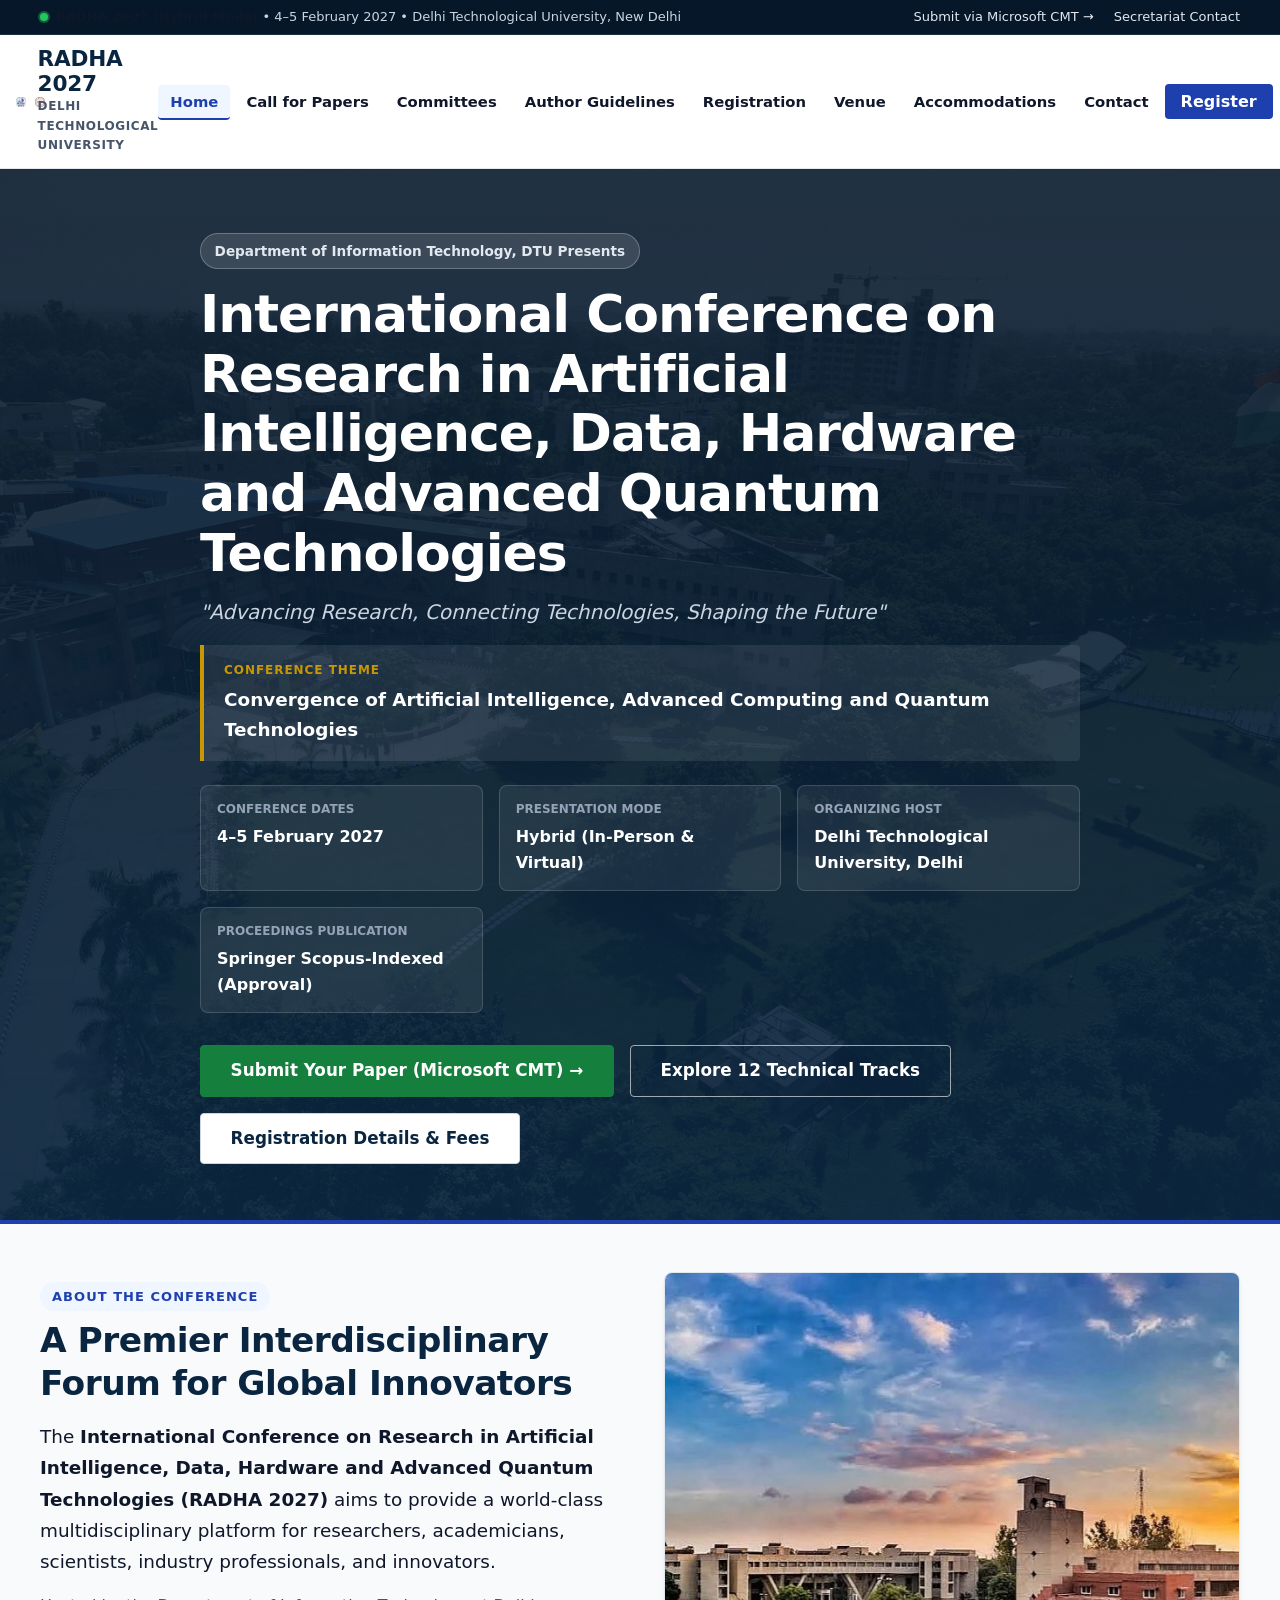
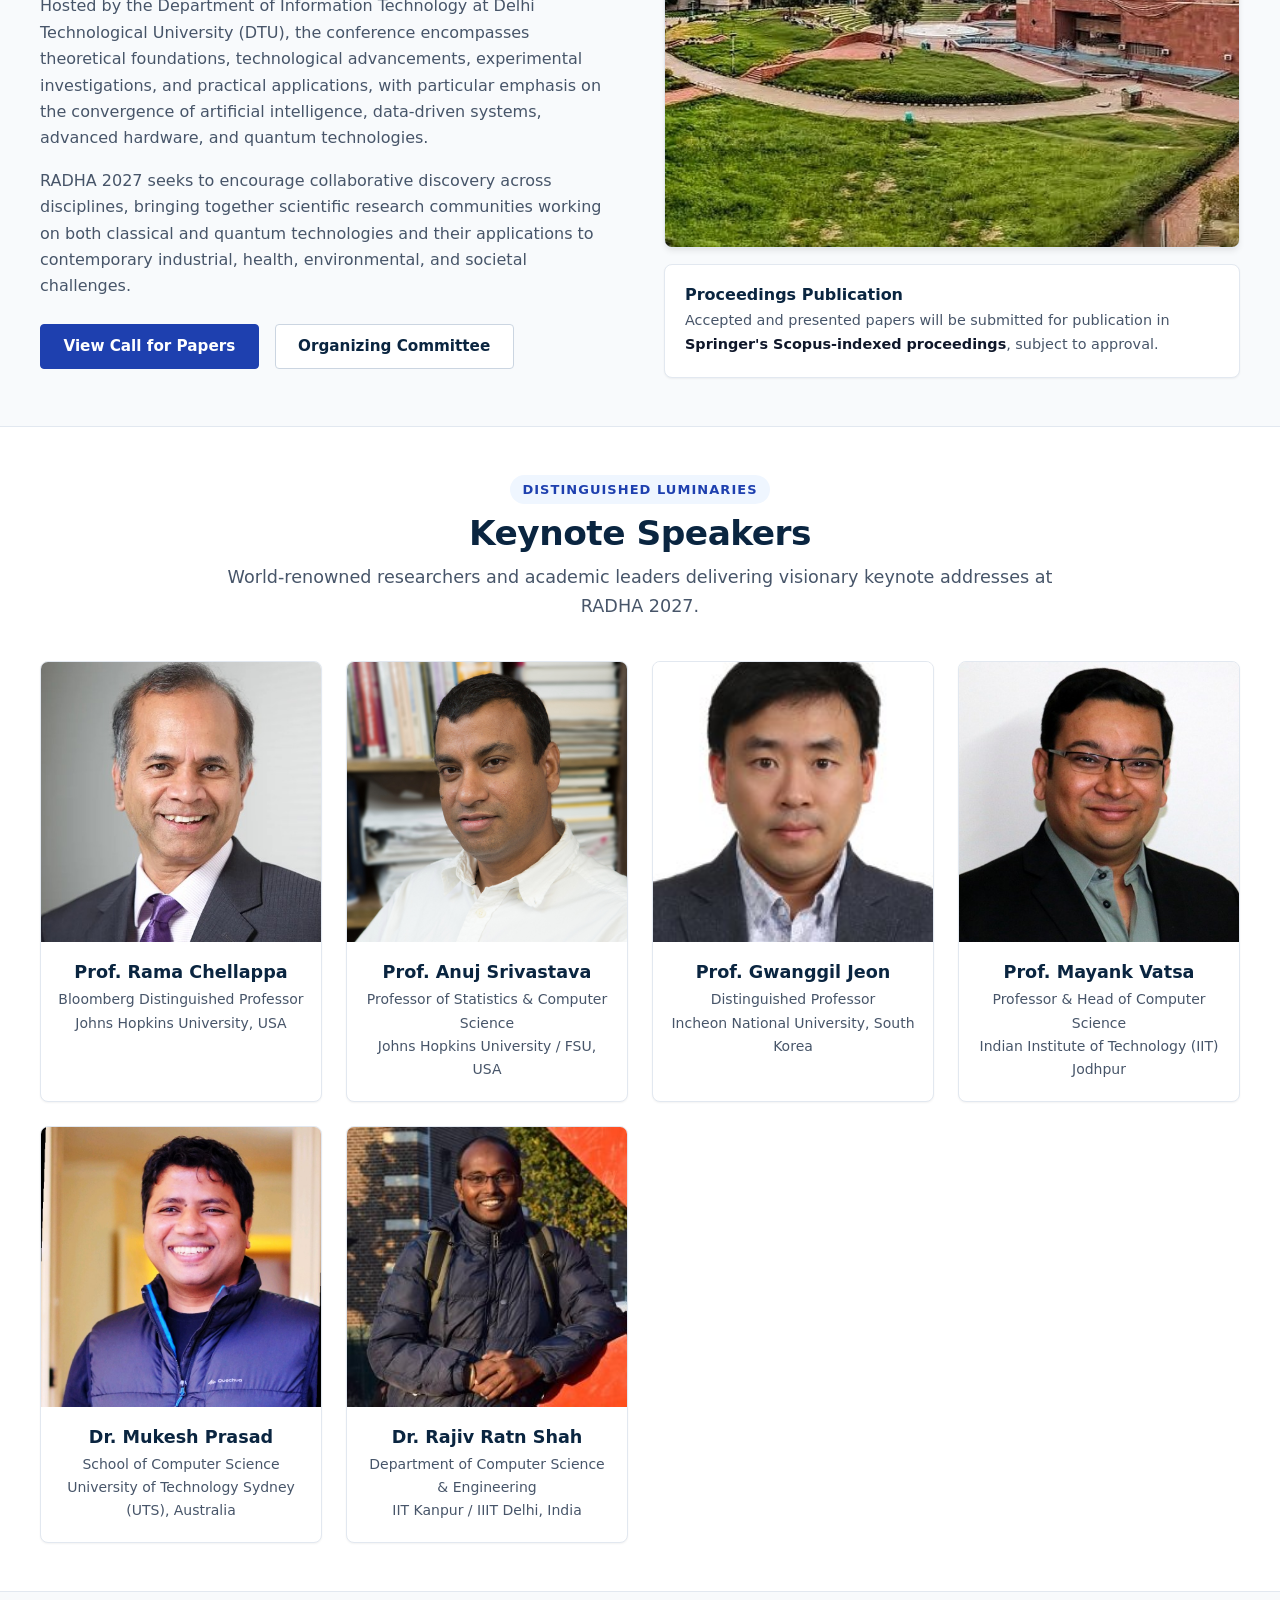
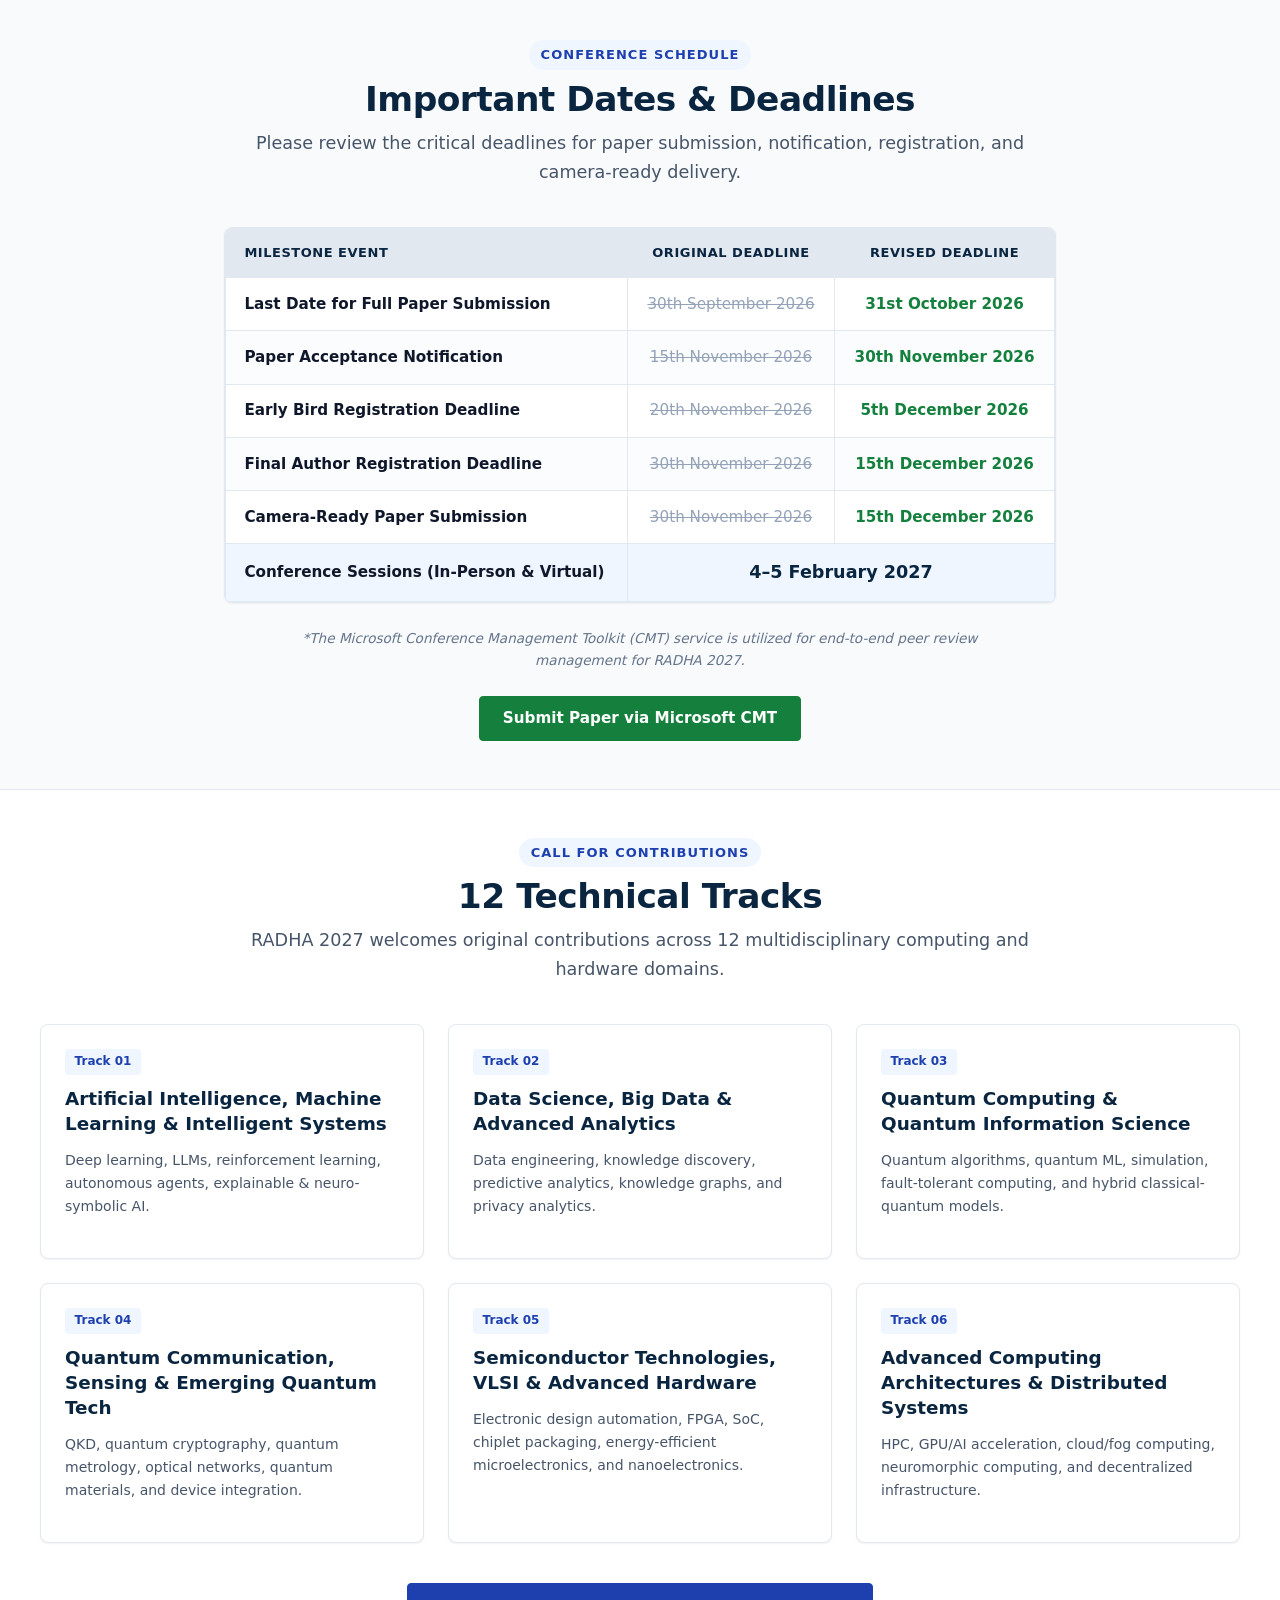
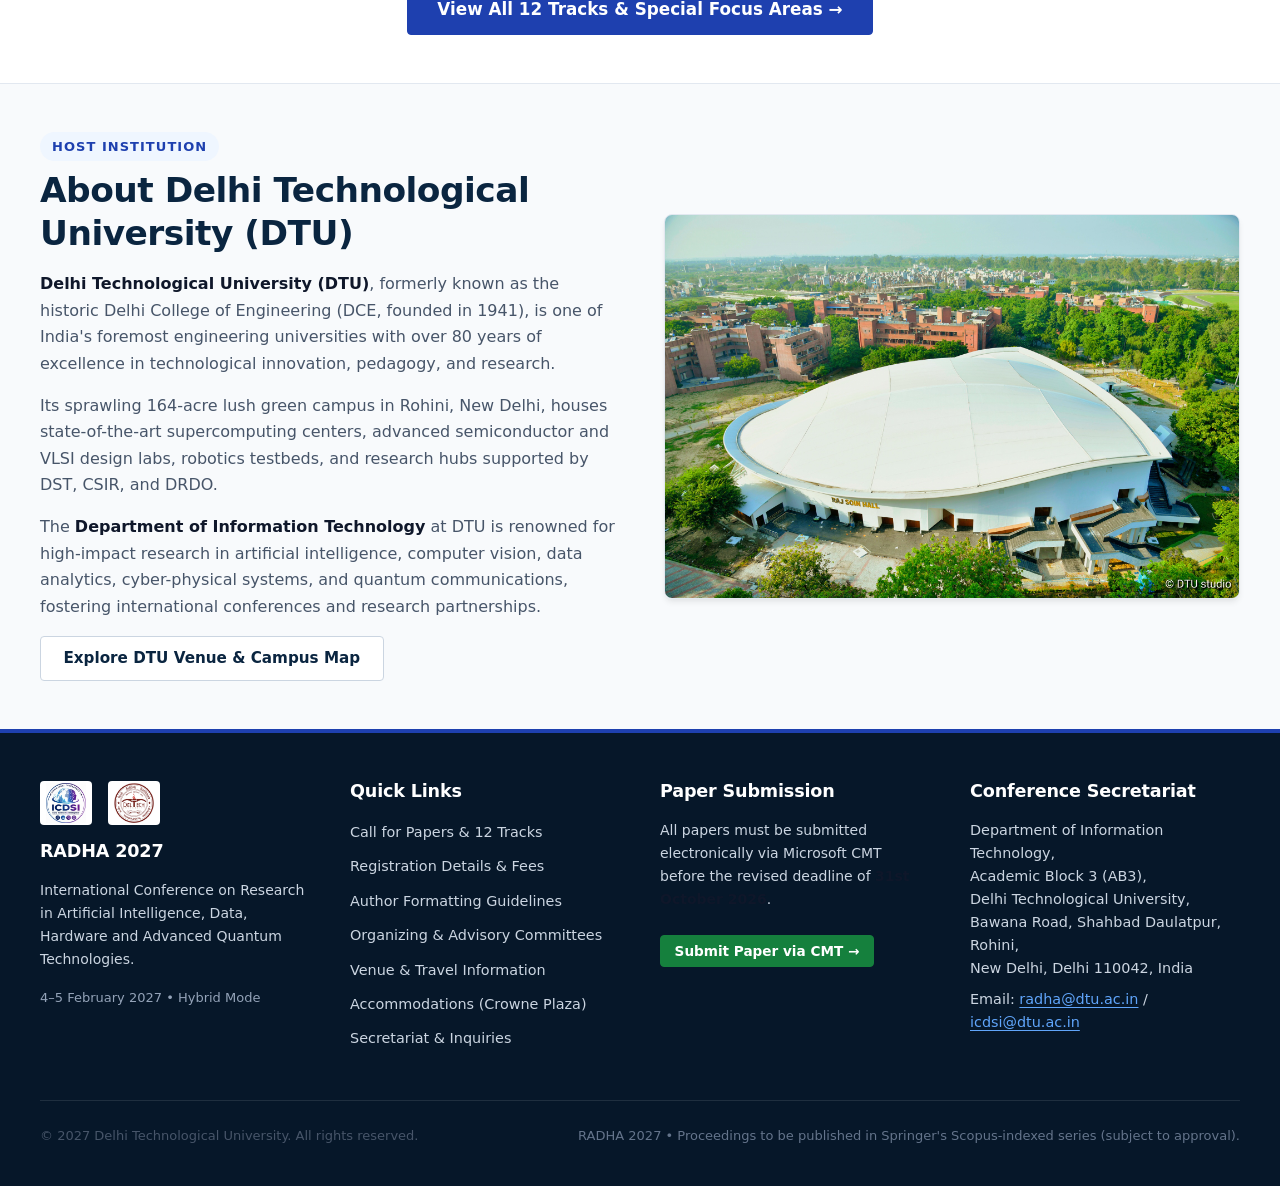
==== index.html @ cfedeb49 "Initial Commit" ====
<!DOCTYPE html>
<html lang="en">
<head>
  <meta charset="UTF-8">
  <meta name="viewport" content="width=device-width, initial-scale=1.0">
  <title>RADHA 2027 — International Conference on Research in AI, Data, Hardware & Quantum Technologies</title>
  <meta name="description" content="Official website of RADHA 2027: International Conference on Research in Artificial Intelligence, Data, Hardware and Advanced Quantum Technologies. 4-5 February 2027 at Delhi Technological University (DTU), New Delhi, India.">
  <meta name="keywords" content="RADHA 2027, Delhi Technological University, DTU, Artificial Intelligence, Quantum Computing, Hardware, VLSI, Data Science, Springer Scopus Proceedings, Microsoft CMT">
  
  <!-- CSS Stylesheet -->
  <link rel="stylesheet" href="css/styles.css">
  <link rel="icon" type="image/jpeg" href="assets/images/logo.jpg">
</head>
<body>
  <!-- Accessible Skip to Content Link -->
  <a href="#main-content" class="skip-link">Skip to main content</a>

  <!-- Institutional Top Announcement Bar -->
  <aside class="top-bar" aria-label="Announcement Bar">
    <div class="container top-bar-inner">
      <div class="top-bar-notice">
        <span class="badge-pulse" aria-hidden="true"></span>
        <span><strong>RADHA 2027 (Hybrid Mode)</strong> &bull; 4–5 February 2027 &bull; Delhi Technological University, New Delhi</span>
      </div>
      <div class="top-bar-links">
        <a href="https://cmt3.research.microsoft.com/ICDSI2027" target="_blank" rel="noopener noreferrer">Submit via Microsoft CMT &rarr;</a>
        <a href="contact.html">Secretariat Contact</a>
      </div>
    </div>
  </aside>

  <!-- Main Site Header -->
  <header class="site-header">
    <div class="container header-main">
      <a href="index.html" class="brand-wrapper" aria-label="RADHA 2027 Conference Home">
        <div class="brand-logos">
          <img src="assets/images/logo.jpg" alt="RADHA Conference Logo" class="brand-logo-img">
          <img src="assets/images/dtulogo.jpg" alt="Delhi Technological University (DTU) Logo" class="brand-logo-img">
        </div>
        <div class="brand-text">
          <span class="brand-title">RADHA 2027</span>
          <span class="brand-subtitle">Delhi Technological University</span>
        </div>
      </a>

      <!-- Mobile Hamburger Button -->
      <button class="mobile-nav-toggle" aria-expanded="false" aria-controls="primary-nav-menu" aria-label="Toggle navigation menu">
        <svg width="24" height="24" viewBox="0 0 24 24" fill="none" stroke="currentColor" stroke-width="2" stroke-linecap="round" stroke-linejoin="round" aria-hidden="true">
          <line x1="3" y1="12" x2="21" y2="12"></line>
          <line x1="3" y1="6" x2="21" y2="6"></line>
          <line x1="3" y1="18" x2="21" y2="18"></line>
        </svg>
      </button>

      <!-- Primary Navigation -->
      <nav id="primary-nav-menu" aria-label="Main Navigation">
        <ul class="nav-menu">
          <li><a href="index.html" class="nav-link active" aria-current="page">Home</a></li>
          <li><a href="call-for-papers.html" class="nav-link">Call for Papers</a></li>
          <li><a href="committees.html" class="nav-link">Committees</a></li>
          <li><a href="author-guidelines.html" class="nav-link">Author Guidelines</a></li>
          <li><a href="registration.html" class="nav-link">Registration</a></li>
          <li><a href="venue.html" class="nav-link">Venue</a></li>
          <li><a href="others.html" class="nav-link">Accommodations</a></li>
          <li><a href="contact.html" class="nav-link">Contact</a></li>
          <li><a href="registration.html" class="nav-cta">Register</a></li>
        </ul>
      </nav>
    </div>
  </header>

  <!-- Hero Section -->
  <section class="hero-section" aria-label="Conference Announcement Hero">
    <div class="container hero-content">
      <div class="hero-pill">
        <span>Department of Information Technology, DTU Presents</span>
      </div>
      <h1 class="hero-title">International Conference on Research in Artificial Intelligence, Data, Hardware and Advanced Quantum Technologies</h1>
      <p class="hero-tagline">"Advancing Research, Connecting Technologies, Shaping the Future"</p>

      <div class="hero-theme-box">
        <div class="hero-theme-label">Conference Theme</div>
        <p class="hero-theme-text">Convergence of Artificial Intelligence, Advanced Computing and Quantum Technologies</p>
      </div>

      <div class="hero-meta-grid">
        <div class="hero-meta-card">
          <div class="hero-meta-card-label">Conference Dates</div>
          <div class="hero-meta-card-value">4–5 February 2027</div>
        </div>
        <div class="hero-meta-card">
          <div class="hero-meta-card-label">Presentation Mode</div>
          <div class="hero-meta-card-value">Hybrid (In-Person & Virtual)</div>
        </div>
        <div class="hero-meta-card">
          <div class="hero-meta-card-label">Organizing Host</div>
          <div class="hero-meta-card-value">Delhi Technological University, Delhi</div>
        </div>
        <div class="hero-meta-card">
          <div class="hero-meta-card-label">Proceedings Publication</div>
          <div class="hero-meta-card-value">Springer Scopus-Indexed (Approval)</div>
        </div>
      </div>

      <div class="hero-actions">
        <a href="https://cmt3.research.microsoft.com/ICDSI2027" target="_blank" rel="noopener noreferrer" class="btn btn-success btn-lg">
          Submit Your Paper (Microsoft CMT) &rarr;
        </a>
        <a href="call-for-papers.html" class="btn btn-outline-white btn-lg">
          Explore 12 Technical Tracks
        </a>
        <a href="registration.html" class="btn btn-secondary btn-lg">
          Registration Details &amp; Fees
        </a>
      </div>
    </div>
  </section>

  <!-- Main Content Landmark -->
  <main id="main-content">
    
    <!-- About Section -->
    <section class="section" id="about">
      <div class="container">
        <div style="display: grid; grid-template-columns: repeat(auto-fit, minmax(320px, 1fr)); gap: 3rem; align-items: center;">
          <div>
            <span class="section-tag">About the Conference</span>
            <h2>A Premier Interdisciplinary Forum for Global Innovators</h2>
            <p class="lead">
              The <strong>International Conference on Research in Artificial Intelligence, Data, Hardware and Advanced Quantum Technologies (RADHA 2027)</strong> aims to provide a world-class multidisciplinary platform for researchers, academicians, scientists, industry professionals, and innovators.
            </p>
            <p>
              Hosted by the Department of Information Technology at Delhi Technological University (DTU), the conference encompasses theoretical foundations, technological advancements, experimental investigations, and practical applications, with particular emphasis on the convergence of artificial intelligence, data-driven systems, advanced hardware, and quantum technologies.
            </p>
            <p>
              RADHA 2027 seeks to encourage collaborative discovery across disciplines, bringing together scientific research communities working on both classical and quantum technologies and their applications to contemporary industrial, health, environmental, and societal challenges.
            </p>
            <div style="margin-top: 1.5rem; display: flex; gap: 1rem; flex-wrap: wrap;">
              <a href="call-for-papers.html" class="btn btn-primary">View Call for Papers</a>
              <a href="committees.html" class="btn btn-secondary">Organizing Committee</a>
            </div>
          </div>
          <div>
            <div style="border-radius: var(--radius-md); overflow: hidden; box-shadow: var(--shadow-md); border: 1px solid var(--border-light);">
              <img src="assets/images/img4.jpg" alt="DTU Academic Campus and Conference Venue" style="width: 100%; height: auto;">
            </div>
            <div style="background: var(--surface); border: 1px solid var(--border-light); border-radius: var(--radius-md); padding: 1.25rem; margin-top: 1rem; box-shadow: var(--shadow-sm);">
              <h4 style="color: var(--primary); font-size: 1rem; margin-bottom: 0.25rem;">Proceedings Publication</h4>
              <p style="font-size: 0.9rem; margin-bottom: 0; color: var(--text-muted);">
                Accepted and presented papers will be submitted for publication in <strong>Springer's Scopus-indexed proceedings</strong>, subject to approval.
              </p>
            </div>
          </div>
        </div>
      </div>
    </section>

    <!-- Keynote Speakers Showcase -->
    <section class="section section-alt" id="keynote-speakers">
      <div class="container">
        <div class="section-header">
          <span class="section-tag">Distinguished Luminaries</span>
          <h2>Keynote Speakers</h2>
          <p>World-renowned researchers and academic leaders delivering visionary keynote addresses at RADHA 2027.</p>
        </div>

        <div class="speakers-grid">
          <!-- Speaker 1 -->
          <article class="speaker-card">
            <div class="speaker-img-wrap">
              <img src="assets/images/rama.jpg" alt="Photograph of Prof. Rama Chellappa">
            </div>
            <div class="speaker-info">
              <h3 class="speaker-name">Prof. Rama Chellappa</h3>
              <p class="speaker-affiliation">Bloomberg Distinguished Professor<br>Johns Hopkins University, USA</p>
            </div>
          </article>

          <!-- Speaker 2 -->
          <article class="speaker-card">
            <div class="speaker-img-wrap">
              <img src="assets/images/anuj.jpg" alt="Photograph of Prof. Anuj Srivastava">
            </div>
            <div class="speaker-info">
              <h3 class="speaker-name">Prof. Anuj Srivastava</h3>
              <p class="speaker-affiliation">Professor of Statistics &amp; Computer Science<br>Johns Hopkins University / FSU, USA</p>
            </div>
          </article>

          <!-- Speaker 3 -->
          <article class="speaker-card">
            <div class="speaker-img-wrap">
              <img src="assets/images/gwanggil.jpg" alt="Photograph of Prof. Gwanggil Jeon">
            </div>
            <div class="speaker-info">
              <h3 class="speaker-name">Prof. Gwanggil Jeon</h3>
              <p class="speaker-affiliation">Distinguished Professor<br>Incheon National University, South Korea</p>
            </div>
          </article>

          <!-- Speaker 4 -->
          <article class="speaker-card">
            <div class="speaker-img-wrap">
              <img src="assets/images/mayankVatsa.jpg" alt="Photograph of Prof. Mayank Vatsa">
            </div>
            <div class="speaker-info">
              <h3 class="speaker-name">Prof. Mayank Vatsa</h3>
              <p class="speaker-affiliation">Professor &amp; Head of Computer Science<br>Indian Institute of Technology (IIT) Jodhpur</p>
            </div>
          </article>

          <!-- Speaker 5 -->
          <article class="speaker-card">
            <div class="speaker-img-wrap">
              <img src="assets/images/mukesh.jpg" alt="Photograph of Dr. Mukesh Prasad">
            </div>
            <div class="speaker-info">
              <h3 class="speaker-name">Dr. Mukesh Prasad</h3>
              <p class="speaker-affiliation">School of Computer Science<br>University of Technology Sydney (UTS), Australia</p>
            </div>
          </article>

          <!-- Speaker 6 -->
          <article class="speaker-card">
            <div class="speaker-img-wrap">
              <img src="assets/images/rajiviitk.jpg" alt="Photograph of Dr. Rajiv Ratn Shah">
            </div>
            <div class="speaker-info">
              <h3 class="speaker-name">Dr. Rajiv Ratn Shah</h3>
              <p class="speaker-affiliation">Department of Computer Science &amp; Engineering<br>IIT Kanpur / IIIT Delhi, India</p>
            </div>
          </article>
        </div>
      </div>
    </section>

    <!-- Important Dates Section -->
    <section class="section" id="important-dates">
      <div class="container">
        <div class="section-header">
          <span class="section-tag">Conference Schedule</span>
          <h2>Important Dates &amp; Deadlines</h2>
          <p>Please review the critical deadlines for paper submission, notification, registration, and camera-ready delivery.</p>
        </div>

        <div class="table-responsive-wrapper" style="max-width: 52rem; margin-left: auto; margin-right: auto;">
          <table class="academic-table" aria-label="Conference Deadlines Table">
            <thead>
              <tr>
                <th scope="col">Milestone Event</th>
                <th scope="col" class="text-center">Original Deadline</th>
                <th scope="col" class="text-center">Revised Deadline</th>
              </tr>
            </thead>
            <tbody>
              <tr>
                <td><strong>Last Date for Full Paper Submission</strong></td>
                <td class="text-center date-del">30th September 2026</td>
                <td class="text-center date-revised">31st October 2026</td>
              </tr>
              <tr>
                <td><strong>Paper Acceptance Notification</strong></td>
                <td class="text-center date-del">15th November 2026</td>
                <td class="text-center date-revised">30th November 2026</td>
              </tr>
              <tr>
                <td><strong>Early Bird Registration Deadline</strong></td>
                <td class="text-center date-del">20th November 2026</td>
                <td class="text-center date-revised">5th December 2026</td>
              </tr>
              <tr>
                <td><strong>Final Author Registration Deadline</strong></td>
                <td class="text-center date-del">30th November 2026</td>
                <td class="text-center date-revised">15th December 2026</td>
              </tr>
              <tr>
                <td><strong>Camera-Ready Paper Submission</strong></td>
                <td class="text-center date-del">30th November 2026</td>
                <td class="text-center date-revised">15th December 2026</td>
              </tr>
              <tr style="background-color: var(--accent-soft);">
                <td><strong>Conference Sessions (In-Person &amp; Virtual)</strong></td>
                <td colspan="2" class="text-center"><strong style="color: var(--primary); font-size: 1.1rem;">4–5 February 2027</strong></td>
              </tr>
            </tbody>
          </table>
        </div>

        <div style="text-align: center; margin-top: 1.5rem;">
          <p style="font-size: 0.85rem; color: var(--text-subtle); max-width: 48rem; margin: 0 auto 1.5rem auto;">
            <em>*The Microsoft Conference Management Toolkit (CMT) service is utilized for end-to-end peer review management for RADHA 2027.</em>
          </p>
          <a href="https://cmt3.research.microsoft.com/ICDSI2027" target="_blank" rel="noopener noreferrer" class="btn btn-success">
            Submit Paper via Microsoft CMT
          </a>
        </div>
      </div>
    </section>

    <!-- Technical Tracks Overview Grid -->
    <section class="section section-alt" id="tracks-overview">
      <div class="container">
        <div class="section-header">
          <span class="section-tag">Call For Contributions</span>
          <h2>12 Technical Tracks</h2>
          <p>RADHA 2027 welcomes original contributions across 12 multidisciplinary computing and hardware domains.</p>
        </div>

        <div class="tracks-grid">
          <div class="track-card">
            <span class="track-number">Track 01</span>
            <h3>Artificial Intelligence, Machine Learning &amp; Intelligent Systems</h3>
            <p style="font-size: 0.875rem;">Deep learning, LLMs, reinforcement learning, autonomous agents, explainable &amp; neuro-symbolic AI.</p>
          </div>

          <div class="track-card">
            <span class="track-number">Track 02</span>
            <h3>Data Science, Big Data &amp; Advanced Analytics</h3>
            <p style="font-size: 0.875rem;">Data engineering, knowledge discovery, predictive analytics, knowledge graphs, and privacy analytics.</p>
          </div>

          <div class="track-card">
            <span class="track-number">Track 03</span>
            <h3>Quantum Computing &amp; Quantum Information Science</h3>
            <p style="font-size: 0.875rem;">Quantum algorithms, quantum ML, simulation, fault-tolerant computing, and hybrid classical-quantum models.</p>
          </div>

          <div class="track-card">
            <span class="track-number">Track 04</span>
            <h3>Quantum Communication, Sensing &amp; Emerging Quantum Tech</h3>
            <p style="font-size: 0.875rem;">QKD, quantum cryptography, quantum metrology, optical networks, quantum materials, and device integration.</p>
          </div>

          <div class="track-card">
            <span class="track-number">Track 05</span>
            <h3>Semiconductor Technologies, VLSI &amp; Advanced Hardware</h3>
            <p style="font-size: 0.875rem;">Electronic design automation, FPGA, SoC, chiplet packaging, energy-efficient microelectronics, and nanoelectronics.</p>
          </div>

          <div class="track-card">
            <span class="track-number">Track 06</span>
            <h3>Advanced Computing Architectures &amp; Distributed Systems</h3>
            <p style="font-size: 0.875rem;">HPC, GPU/AI acceleration, cloud/fog computing, neuromorphic computing, and decentralized infrastructure.</p>
          </div>
        </div>

        <div style="text-align: center; margin-top: 2.5rem;">
          <a href="call-for-papers.html" class="btn btn-primary btn-lg">
            View All 12 Tracks &amp; Special Focus Areas &rarr;
          </a>
        </div>
      </div>
    </section>

    <!-- About University -->
    <section class="section" id="about-university">
      <div class="container">
        <div style="display: grid; grid-template-columns: repeat(auto-fit, minmax(320px, 1fr)); gap: 3rem; align-items: center;">
          <div>
            <span class="section-tag">Host Institution</span>
            <h2>About Delhi Technological University (DTU)</h2>
            <p>
              <strong>Delhi Technological University (DTU)</strong>, formerly known as the historic Delhi College of Engineering (DCE, founded in 1941), is one of India's foremost engineering universities with over 80 years of excellence in technological innovation, pedagogy, and research.
            </p>
            <p>
              Its sprawling 164-acre lush green campus in Rohini, New Delhi, houses state-of-the-art supercomputing centers, advanced semiconductor and VLSI design labs, robotics testbeds, and research hubs supported by DST, CSIR, and DRDO.
            </p>
            <p>
              The <strong>Department of Information Technology</strong> at DTU is renowned for high-impact research in artificial intelligence, computer vision, data analytics, cyber-physical systems, and quantum communications, fostering international conferences and research partnerships.
            </p>
            <a href="venue.html" class="btn btn-secondary">Explore DTU Venue &amp; Campus Map</a>
          </div>
          <div>
            <div style="border-radius: var(--radius-md); overflow: hidden; box-shadow: var(--shadow-md); border: 1px solid var(--border-light);">
              <img src="assets/images/aboutuniversity.JPG" alt="DTU Campus Administrative Block and Heritage" style="width: 100%; height: auto;">
            </div>
          </div>
        </div>
      </div>
    </section>

  </main>

  <!-- Site Footer -->
  <footer class="site-footer">
    <div class="container">
      <div class="footer-grid">
        <div class="footer-col">
          <div class="footer-logos" style="margin-bottom: 1rem;">
            <img src="assets/images/logo.jpg" alt="RADHA Logo">
            <img src="assets/images/dtulogo.jpg" alt="DTU Logo">
          </div>
          <h4>RADHA 2027</h4>
          <p style="font-size: 0.875rem; color: #cbd5e1;">
            International Conference on Research in Artificial Intelligence, Data, Hardware and Advanced Quantum Technologies.
          </p>
          <p style="font-size: 0.8125rem; color: #94a3b8;">
            4–5 February 2027 &bull; Hybrid Mode
          </p>
        </div>

        <div class="footer-col">
          <h4>Quick Links</h4>
          <ul class="footer-links">
            <li><a href="call-for-papers.html">Call for Papers &amp; 12 Tracks</a></li>
            <li><a href="registration.html">Registration Details &amp; Fees</a></li>
            <li><a href="author-guidelines.html">Author Formatting Guidelines</a></li>
            <li><a href="committees.html">Organizing &amp; Advisory Committees</a></li>
            <li><a href="venue.html">Venue &amp; Travel Information</a></li>
            <li><a href="others.html">Accommodations (Crowne Plaza)</a></li>
            <li><a href="contact.html">Secretariat &amp; Inquiries</a></li>
          </ul>
        </div>

        <div class="footer-col">
          <h4>Paper Submission</h4>
          <p style="font-size: 0.875rem; color: #cbd5e1;">
            All papers must be submitted electronically via Microsoft CMT before the revised deadline of <strong>31st October 2026</strong>.
          </p>
          <a href="https://cmt3.research.microsoft.com/ICDSI2027" target="_blank" rel="noopener noreferrer" class="btn btn-sm btn-success" style="margin-top: 0.5rem;">
            Submit Paper via CMT &rarr;
          </a>
        </div>

        <div class="footer-col">
          <h4>Conference Secretariat</h4>
          <div class="footer-contact-info">
            <p style="margin-bottom: 0.5rem; color: #cbd5e1;">
              Department of Information Technology,<br>
              Academic Block 3 (AB3),<br>
              Delhi Technological University,<br>
              Bawana Road, Shahbad Daulatpur, Rohini,<br>
              New Delhi, Delhi 110042, India
            </p>
            <p style="color: #cbd5e1; margin-bottom: 0;">
              Email: <a href="mailto:radha@dtu.ac.in" style="color: #60a5fa;">radha@dtu.ac.in</a> / <a href="mailto:icdsi@dtu.ac.in" style="color: #60a5fa;">icdsi@dtu.ac.in</a>
            </p>
          </div>
        </div>
      </div>

      <div class="footer-bottom">
        <p>&copy; 2027 Delhi Technological University. All rights reserved.</p>
        <p style="color: #64748b;">RADHA 2027 &bull; Proceedings to be published in Springer's Scopus-indexed series (subject to approval).</p>
      </div>
    </div>
  </footer>

  <!-- Scripts -->
  <script src="js/main.js"></script>
</body>
</html>
---- css/styles.css ----
/* ==========================================================================
   RADHA 2027 — Official Design System & Stylesheet
   International Conference on Research in Artificial Intelligence, Data,
   Hardware and Advanced Quantum Technologies
   Department of Information Technology, Delhi Technological University (DTU)
   ========================================================================== */

/* --------------------------------------------------------------------------
   1. Design Tokens & CSS Custom Properties
   -------------------------------------------------------------------------- */
:root {
  /* Institutional Academic Color Palette */
  --primary: #0a2540;
  --primary-light: #153e6b;
  --primary-dark: #061729;
  --accent: #1e40af;
  --accent-hover: #1e3a8a;
  --accent-soft: #eff6ff;
  --accent-gold: #c99700;
  --secondary: #0f766e;
  
  /* Neutral & Surface Colors */
  --bg-canvas: #f8fafc;
  --surface: #ffffff;
  --surface-alt: #f1f5f9;
  --surface-subtle: #fbfcfe;
  --border-light: #e2e8f0;
  --border-medium: #cbd5e1;
  --border-dark: #94a3b8;

  /* Typography Colors */
  --text-main: #0f172a;
  --text-muted: #475569;
  --text-subtle: #64748b;
  --text-inverse: #ffffff;

  /* State & Feedback Colors */
  --success: #15803d;
  --success-bg: #f0fdf4;
  --success-border: #bbf7d0;
  --error: #b91c1c;
  --error-bg: #fef2f2;
  --error-border: #fecaca;
  --warning: #b45309;
  --warning-bg: #fffbeb;
  --warning-border: #fde68a;
  --info: #0369a1;
  --info-bg: #f0f9ff;
  --info-border: #bae6fd;

  /* Typography System */
  --font-sans: 'Inter', system-ui, -apple-system, BlinkMacSystemFont, "Segoe UI", Roboto, "Helvetica Neue", Arial, sans-serif;
  --font-serif: "Georgia", Cambria, "Times New Roman", Times, serif;

  /* Spacing Scale */
  --space-1: 0.25rem;
  --space-2: 0.5rem;
  --space-3: 0.75rem;
  --space-4: 1rem;
  --space-5: 1.25rem;
  --space-6: 1.5rem;
  --space-8: 2rem;
  --space-10: 2.5rem;
  --space-12: 3rem;
  --space-16: 4rem;

  /* Layout Widths */
  --max-width: 78rem; /* 1248px */
  --header-height: 84px;
  --radius-sm: 4px;
  --radius-md: 8px;
  --radius-lg: 12px;
  --shadow-sm: 0 1px 2px 0 rgba(0, 0, 0, 0.05);
  --shadow-md: 0 4px 6px -1px rgba(0, 0, 0, 0.08), 0 2px 4px -2px rgba(0, 0, 0, 0.04);
  --shadow-lg: 0 10px 15px -3px rgba(0, 0, 0, 0.08), 0 4px 6px -4px rgba(0, 0, 0, 0.03);
  
  --transition-fast: 150ms ease;
  --transition-normal: 250ms ease;
}

/* --------------------------------------------------------------------------
   2. Reset & Baseline Styles
   -------------------------------------------------------------------------- */
*, *::before, *::after {
  box-sizing: border-box;
  margin: 0;
  padding: 0;
}

html {
  font-size: 16px;
  scroll-behavior: smooth;
  -webkit-text-size-adjust: 100%;
}

body {
  font-family: var(--font-sans);
  background-color: var(--bg-canvas);
  color: var(--text-main);
  line-height: 1.65;
  font-weight: 400;
  min-height: 100vh;
  display: flex;
  flex-direction: column;
}

/* Focus Visibility for Accessibility (WCAG 2.2 AA) */
:focus-visible {
  outline: 3px solid var(--accent);
  outline-offset: 2px;
}

/* Skip link */
.skip-link {
  position: absolute;
  top: -100px;
  left: 1rem;
  background: var(--primary);
  color: #fff;
  padding: 0.75rem 1.25rem;
  z-index: 9999;
  border-radius: var(--radius-sm);
  font-weight: 600;
  text-decoration: none;
  transition: top var(--transition-fast);
}

.skip-link:focus {
  top: 1rem;
}

/* --------------------------------------------------------------------------
   3. Typography & Hierarchy
   -------------------------------------------------------------------------- */
h1, h2, h3, h4, h5, h6 {
  color: var(--primary);
  font-weight: 700;
  line-height: 1.25;
}

h1 {
  font-size: clamp(1.85rem, 4vw, 2.75rem);
  letter-spacing: -0.02em;
}

h2 {
  font-size: clamp(1.5rem, 3vw, 2.15rem);
  letter-spacing: -0.015em;
  margin-bottom: var(--space-4);
}

h3 {
  font-size: clamp(1.25rem, 2.2vw, 1.5rem);
  margin-bottom: var(--space-3);
}

h4 {
  font-size: 1.15rem;
  margin-bottom: var(--space-2);
}

p {
  margin-bottom: var(--space-4);
  color: var(--text-muted);
}

p.lead {
  font-size: 1.15rem;
  line-height: 1.7;
  color: var(--text-main);
}

a {
  color: var(--accent);
  text-decoration: underline;
  text-underline-offset: 3px;
  transition: color var(--transition-fast);
}

a:hover {
  color: var(--accent-hover);
}

strong, b {
  font-weight: 600;
  color: var(--text-main);
}

img {
  max-width: 100%;
  height: auto;
  display: block;
}

/* --------------------------------------------------------------------------
   4. Layout Containers & Utility Classes
   -------------------------------------------------------------------------- */
.container {
  width: 100%;
  max-width: var(--max-width);
  margin-left: auto;
  margin-right: auto;
  padding-left: var(--space-4);
  padding-right: var(--space-4);
}

@media (min-width: 768px) {
  .container {
    padding-left: var(--space-6);
    padding-right: var(--space-6);
  }
}

.section {
  padding-top: var(--space-12);
  padding-bottom: var(--space-12);
}

.section-alt {
  background-color: var(--surface);
  border-top: 1px solid var(--border-light);
  border-bottom: 1px solid var(--border-light);
}

.section-header {
  text-align: center;
  max-width: 52rem;
  margin: 0 auto var(--space-10) auto;
}

.section-tag {
  display: inline-block;
  font-size: 0.8125rem;
  font-weight: 700;
  text-transform: uppercase;
  letter-spacing: 0.08em;
  color: var(--accent);
  background-color: var(--accent-soft);
  padding: 0.25rem 0.75rem;
  border-radius: 9999px;
  margin-bottom: var(--space-2);
}

.section-header h2 {
  margin-bottom: var(--space-2);
}

.section-header p {
  font-size: 1.1rem;
}

/* --------------------------------------------------------------------------
   5. Institutional Header & Navigation Bar
   -------------------------------------------------------------------------- */
.site-header {
  background-color: var(--surface);
  border-bottom: 1px solid var(--border-light);
  position: sticky;
  top: 0;
  z-index: 1000;
  box-shadow: var(--shadow-sm);
}

.top-bar {
  background-color: var(--primary-dark);
  color: #cbd5e1;
  font-size: 0.8125rem;
  padding: 0.4rem 0;
  border-bottom: 1px solid rgba(255, 255, 255, 0.1);
}

.top-bar-inner {
  display: flex;
  justify-content: space-between;
  align-items: center;
  flex-wrap: wrap;
  gap: var(--space-2);
}

.top-bar-notice {
  display: flex;
  align-items: center;
  gap: 0.5rem;
}

.badge-pulse {
  display: inline-block;
  width: 8px;
  height: 8px;
  background-color: #22c55e;
  border-radius: 50%;
  box-shadow: 0 0 0 2px rgba(34, 197, 94, 0.4);
}

.top-bar-links a {
  color: #e2e8f0;
  text-decoration: none;
  margin-left: 1rem;
}

.top-bar-links a:hover {
  color: #ffffff;
  text-decoration: underline;
}

.header-main {
  display: flex;
  align-items: center;
  justify-content: space-between;
  padding: 0.75rem 0;
}

.brand-wrapper {
  display: flex;
  align-items: center;
  text-decoration: none;
  gap: 0.75rem;
}

.brand-logos {
  display: flex;
  align-items: center;
  gap: 0.6rem;
}

.brand-logo-img {
  height: 48px;
  width: auto;
  object-fit: contain;
}

.brand-text {
  display: flex;
  flex-direction: column;
}

.brand-title {
  font-size: 1.35rem;
  font-weight: 800;
  color: var(--primary);
  letter-spacing: -0.01em;
  line-height: 1.15;
}

.brand-subtitle {
  font-size: 0.75rem;
  font-weight: 600;
  color: var(--text-muted);
  text-transform: uppercase;
  letter-spacing: 0.05em;
}

/* Nav Menu */
.nav-menu {
  display: flex;
  align-items: center;
  gap: 0.25rem;
  list-style: none;
}

.nav-link {
  color: var(--text-main);
  text-decoration: none;
  font-size: 0.925rem;
  font-weight: 600;
  padding: 0.5rem 0.75rem;
  border-radius: var(--radius-sm);
  transition: all var(--transition-fast);
  white-space: nowrap;
}

.nav-link:hover {
  color: var(--accent);
  background-color: var(--surface-alt);
}

.nav-link.active {
  color: var(--accent);
  background-color: var(--accent-soft);
  border-bottom: 2px solid var(--accent);
}

.nav-cta {
  background-color: var(--accent);
  color: #ffffff !important;
  padding: 0.5rem 1rem;
  border-radius: var(--radius-sm);
  font-weight: 600;
  text-decoration: none;
}

.nav-cta:hover {
  background-color: var(--accent-hover);
  color: #ffffff !important;
}

/* Mobile Nav Toggle */
.mobile-nav-toggle {
  display: none;
  background: transparent;
  border: 1px solid var(--border-medium);
  padding: 0.5rem;
  border-radius: var(--radius-sm);
  cursor: pointer;
  color: var(--primary);
}

@media (max-width: 1024px) {
  .mobile-nav-toggle {
    display: block;
  }

  .nav-menu {
    display: none;
    position: absolute;
    top: 100%;
    left: 0;
    right: 0;
    background-color: var(--surface);
    flex-direction: column;
    padding: 1rem;
    border-top: 1px solid var(--border-light);
    border-bottom: 2px solid var(--primary);
    box-shadow: var(--shadow-lg);
    align-items: stretch;
  }

  .nav-menu.open {
    display: flex;
  }

  .nav-link {
    padding: 0.75rem 1rem;
  }
}

/* --------------------------------------------------------------------------
   6. Page Heading Bar (Consistent Academic Banner)
   -------------------------------------------------------------------------- */
.page-title-banner {
  background: linear-gradient(135deg, var(--primary) 0%, var(--primary-light) 100%);
  color: #ffffff;
  padding: var(--space-8) 0;
  border-bottom: 3px solid var(--accent-gold);
}

.page-title-banner h1 {
  color: #ffffff;
  margin-bottom: var(--space-2);
}

.page-title-banner .breadcrumb {
  display: flex;
  align-items: center;
  gap: 0.5rem;
  font-size: 0.875rem;
  color: #cbd5e1;
}

.page-title-banner .breadcrumb a {
  color: #ffffff;
  text-decoration: none;
}

.page-title-banner .breadcrumb a:hover {
  text-decoration: underline;
}

/* --------------------------------------------------------------------------
   7. Hero Section (Home)
   -------------------------------------------------------------------------- */
.hero-section {
  position: relative;
  background-color: var(--primary-dark);
  color: #ffffff;
  padding: 4rem 0 3.5rem 0;
  background-image: 
    linear-gradient(rgba(6, 23, 41, 0.88), rgba(10, 37, 64, 0.92)),
    url('../assets/images/img1.jpg');
  background-size: cover;
  background-position: center;
  border-bottom: 4px solid var(--accent);
}

.hero-content {
  max-width: 58rem;
}

.hero-pill {
  display: inline-flex;
  align-items: center;
  gap: 0.5rem;
  background: rgba(255, 255, 255, 0.12);
  border: 1px solid rgba(255, 255, 255, 0.25);
  padding: 0.35rem 0.85rem;
  border-radius: 9999px;
  font-size: 0.85rem;
  font-weight: 600;
  color: #e2e8f0;
  margin-bottom: var(--space-4);
}

.hero-title {
  color: #ffffff;
  font-size: clamp(2rem, 4.5vw, 3.25rem);
  font-weight: 800;
  line-height: 1.15;
  margin-bottom: var(--space-3);
  letter-spacing: -0.02em;
}

.hero-tagline {
  font-size: 1.25rem;
  font-weight: 500;
  color: #cbd5e1;
  margin-bottom: var(--space-4);
  font-style: italic;
}

.hero-theme-box {
  background: rgba(255, 255, 255, 0.08);
  border-left: 4px solid var(--accent-gold);
  padding: 1rem 1.25rem;
  border-radius: 0 var(--radius-sm) var(--radius-sm) 0;
  margin-bottom: var(--space-6);
}

.hero-theme-label {
  font-size: 0.75rem;
  text-transform: uppercase;
  letter-spacing: 0.08em;
  color: var(--accent-gold);
  font-weight: 700;
  margin-bottom: 0.25rem;
}

.hero-theme-text {
  font-size: 1.15rem;
  font-weight: 600;
  color: #ffffff;
  margin-bottom: 0;
}

.hero-meta-grid {
  display: grid;
  grid-template-columns: repeat(auto-fit, minmax(220px, 1fr));
  gap: 1rem;
  margin-bottom: var(--space-8);
}

.hero-meta-card {
  background: rgba(255, 255, 255, 0.07);
  border: 1px solid rgba(255, 255, 255, 0.15);
  border-radius: var(--radius-md);
  padding: 0.85rem 1rem;
}

.hero-meta-card-label {
  font-size: 0.75rem;
  text-transform: uppercase;
  color: #94a3b8;
  font-weight: 600;
  margin-bottom: 0.25rem;
}

.hero-meta-card-value {
  font-size: 1rem;
  font-weight: 700;
  color: #ffffff;
}

.hero-actions {
  display: flex;
  flex-wrap: wrap;
  gap: 1rem;
}

/* --------------------------------------------------------------------------
   8. Buttons & Controls
   -------------------------------------------------------------------------- */
.btn {
  display: inline-flex;
  align-items: center;
  justify-content: center;
  gap: 0.5rem;
  font-family: var(--font-sans);
  font-size: 0.95rem;
  font-weight: 600;
  padding: 0.75rem 1.4rem;
  border-radius: var(--radius-sm);
  text-decoration: none;
  cursor: pointer;
  border: 1px solid transparent;
  transition: all var(--transition-fast);
  line-height: 1.25;
}

.btn-primary {
  background-color: var(--accent);
  color: #ffffff;
  border-color: var(--accent);
}

.btn-primary:hover {
  background-color: var(--accent-hover);
  border-color: var(--accent-hover);
  color: #ffffff;
}

.btn-secondary {
  background-color: var(--surface);
  color: var(--primary);
  border-color: var(--border-medium);
}

.btn-secondary:hover {
  background-color: var(--surface-alt);
  color: var(--primary);
}

.btn-success {
  background-color: var(--success);
  color: #ffffff;
  border-color: var(--success);
}

.btn-success:hover {
  background-color: #166534;
  color: #ffffff;
}

.btn-outline-white {
  background-color: transparent;
  color: #ffffff;
  border-color: rgba(255, 255, 255, 0.6);
}

.btn-outline-white:hover {
  background-color: rgba(255, 255, 255, 0.1);
  color: #ffffff;
  border-color: #ffffff;
}

.btn-lg {
  padding: 0.9rem 1.85rem;
  font-size: 1.05rem;
}

.btn-sm {
  padding: 0.4rem 0.85rem;
  font-size: 0.85rem;
}

/* --------------------------------------------------------------------------
   9. Tables (Accessible, Responsive, High Contrast)
   -------------------------------------------------------------------------- */
.table-responsive-wrapper {
  width: 100%;
  overflow-x: auto;
  -webkit-overflow-scrolling: touch;
  margin-bottom: var(--space-6);
  border: 1px solid var(--border-light);
  border-radius: var(--radius-md);
  background: var(--surface);
  box-shadow: var(--shadow-sm);
}

.academic-table {
  width: 100%;
  border-collapse: collapse;
  text-align: left;
  font-size: 0.95rem;
}

.academic-table th,
.academic-table td {
  padding: 0.85rem 1.15rem;
  border: 1px solid var(--border-light);
}

.academic-table th {
  background-color: var(--surface-alt);
  color: var(--primary);
  font-weight: 700;
  text-transform: uppercase;
  font-size: 0.8125rem;
  letter-spacing: 0.04em;
}

.academic-table thead tr:first-child th {
  background-color: #e2e8f0;
}

.academic-table tbody tr:nth-child(even) {
  background-color: var(--surface-subtle);
}

.academic-table tbody tr:hover {
  background-color: var(--accent-soft);
}

.academic-table .text-center {
  text-align: center;
}

.price-tag {
  font-weight: 700;
  color: var(--primary);
  font-size: 1.05rem;
}

.date-del {
  color: #94a3b8;
  text-decoration: line-through;
  margin-right: 0.5rem;
}

.date-revised {
  font-weight: 700;
  color: var(--success);
}

/* --------------------------------------------------------------------------
   10. Track Cards & Grid System
   -------------------------------------------------------------------------- */
.tracks-grid {
  display: grid;
  grid-template-columns: repeat(auto-fill, minmax(320px, 1fr));
  gap: 1.5rem;
  margin-top: var(--space-6);
}

.track-card {
  background: var(--surface);
  border: 1px solid var(--border-light);
  border-radius: var(--radius-md);
  padding: 1.5rem;
  box-shadow: var(--shadow-sm);
  display: flex;
  flex-direction: column;
  transition: transform var(--transition-fast), box-shadow var(--transition-fast), border-color var(--transition-fast);
}

.track-card:hover {
  transform: translateY(-2px);
  box-shadow: var(--shadow-md);
  border-color: var(--accent);
}

.track-number {
  display: inline-block;
  font-size: 0.75rem;
  font-weight: 700;
  color: var(--accent);
  background-color: var(--accent-soft);
  padding: 0.2rem 0.6rem;
  border-radius: var(--radius-sm);
  margin-bottom: 0.75rem;
  align-self: flex-start;
}

.track-card h3 {
  font-size: 1.15rem;
  color: var(--primary);
  margin-bottom: 0.75rem;
  line-height: 1.35;
}

.track-topics-list {
  list-style: none;
  margin-top: 0.5rem;
}

.track-topics-list li {
  font-size: 0.875rem;
  color: var(--text-muted);
  padding: 0.35rem 0;
  border-bottom: 1px dashed var(--border-light);
  position: relative;
  padding-left: 1.25rem;
}

.track-topics-list li:last-child {
  border-bottom: none;
}

.track-topics-list li::before {
  content: "•";
  color: var(--accent);
  font-weight: bold;
  position: absolute;
  left: 0.25rem;
}

/* Special Focus Areas Banner */
.focus-areas-container {
  background: linear-gradient(135deg, #f0fdf4 0%, #e0f2fe 100%);
  border: 1px solid #bae6fd;
  border-radius: var(--radius-md);
  padding: 2rem;
  margin-top: var(--space-10);
}

.focus-pills-wrap {
  display: flex;
  flex-wrap: wrap;
  gap: 0.75rem;
  margin-top: 1rem;
}

.focus-pill {
  background: var(--surface);
  border: 1px solid var(--border-medium);
  padding: 0.5rem 1rem;
  border-radius: 9999px;
  font-size: 0.9rem;
  font-weight: 600;
  color: var(--primary);
  box-shadow: var(--shadow-sm);
}

/* --------------------------------------------------------------------------
   11. Speaker & People Cards
   -------------------------------------------------------------------------- */
.speakers-grid {
  display: grid;
  grid-template-columns: repeat(auto-fill, minmax(260px, 1fr));
  gap: 1.5rem;
}

.speaker-card {
  background: var(--surface);
  border: 1px solid var(--border-light);
  border-radius: var(--radius-md);
  overflow: hidden;
  box-shadow: var(--shadow-sm);
  text-align: center;
  transition: transform var(--transition-fast), box-shadow var(--transition-fast);
}

.speaker-card:hover {
  transform: translateY(-3px);
  box-shadow: var(--shadow-md);
}

.speaker-img-wrap {
  width: 100%;
  height: 280px;
  overflow: hidden;
  background-color: var(--surface-alt);
}

.speaker-img-wrap img {
  width: 100%;
  height: 100%;
  object-fit: cover;
  transition: transform var(--transition-normal);
}

.speaker-card:hover .speaker-img-wrap img {
  transform: scale(1.03);
}

.speaker-info {
  padding: 1.25rem 1rem;
}

.speaker-name {
  font-size: 1.1rem;
  font-weight: 700;
  color: var(--primary);
  margin-bottom: 0.25rem;
}

.speaker-affiliation {
  font-size: 0.875rem;
  color: var(--text-muted);
  margin-bottom: 0;
}

/* --------------------------------------------------------------------------
   12. Committee Accordions & Layout
   -------------------------------------------------------------------------- */
.committee-group {
  margin-bottom: var(--space-8);
}

.committee-title {
  font-size: 1.35rem;
  color: var(--primary);
  padding-bottom: 0.5rem;
  border-bottom: 2px solid var(--accent);
  margin-bottom: 1.25rem;
}

.committee-grid {
  display: grid;
  grid-template-columns: repeat(auto-fill, minmax(300px, 1fr));
  gap: 1rem;
}

.member-card {
  background: var(--surface);
  border: 1px solid var(--border-light);
  border-radius: var(--radius-sm);
  padding: 1rem;
  border-left: 3px solid var(--primary-light);
}

.member-card-name {
  font-size: 1rem;
  font-weight: 700;
  color: var(--primary);
  margin-bottom: 0.2rem;
}

.member-card-affil {
  font-size: 0.85rem;
  color: var(--text-muted);
  margin-bottom: 0;
}

/* --------------------------------------------------------------------------
   13. Form System (Registration & Contact)
   -------------------------------------------------------------------------- */
.form-card {
  background: var(--surface);
  border: 1px solid var(--border-light);
  border-radius: var(--radius-lg);
  padding: 2rem;
  box-shadow: var(--shadow-md);
  margin-bottom: var(--space-8);
}

@media (max-width: 640px) {
  .form-card {
    padding: 1.25rem;
  }
}

.form-fieldset {
  border: none;
  padding: 0;
  margin: 0 0 2rem 0;
}

.form-legend {
  font-size: 1.25rem;
  font-weight: 700;
  color: var(--primary);
  padding-bottom: 0.5rem;
  border-bottom: 1px solid var(--border-light);
  width: 100%;
  margin-bottom: 1.25rem;
}

.form-grid-2 {
  display: grid;
  grid-template-columns: 1fr;
  gap: 1.25rem;
}

@media (min-width: 768px) {
  .form-grid-2 {
    grid-template-columns: 1fr 1fr;
  }
}

.form-group {
  display: flex;
  flex-direction: column;
  margin-bottom: 1.25rem;
}

.form-group.full-width {
  grid-column: 1 / -1;
}

.form-label {
  font-size: 0.9rem;
  font-weight: 600;
  color: var(--text-main);
  margin-bottom: 0.35rem;
  display: flex;
  align-items: center;
  justify-content: space-between;
}

.required-indicator {
  color: var(--error);
  font-weight: bold;
}

.form-control {
  font-family: var(--font-sans);
  font-size: 0.95rem;
  padding: 0.65rem 0.85rem;
  border: 1px solid var(--border-medium);
  border-radius: var(--radius-sm);
  background-color: var(--surface);
  color: var(--text-main);
  transition: border-color var(--transition-fast), box-shadow var(--transition-fast);
}

.form-control:focus {
  outline: none;
  border-color: var(--accent);
  box-shadow: 0 0 0 3px rgba(30, 64, 175, 0.15);
}

.form-control.is-invalid {
  border-color: var(--error);
  background-color: #fffaf0;
}

.form-control.is-invalid:focus {
  box-shadow: 0 0 0 3px rgba(185, 28, 28, 0.15);
}

.form-hint {
  font-size: 0.8rem;
  color: var(--text-subtle);
  margin-top: 0.3rem;
}

.field-error {
  font-size: 0.8125rem;
  font-weight: 600;
  color: var(--error);
  margin-top: 0.3rem;
  display: none;
}

.field-error.visible {
  display: block;
}

/* Error Summary Banner (WCAG 2.2 AA) */
.error-summary-banner {
  background-color: var(--error-bg);
  border: 2px solid var(--error);
  border-radius: var(--radius-md);
  padding: 1.25rem;
  margin-bottom: 2rem;
  display: none;
}

.error-summary-banner.visible {
  display: block;
}

.error-summary-title {
  color: var(--error);
  font-size: 1.1rem;
  font-weight: 700;
  margin-bottom: 0.5rem;
}

.error-summary-list {
  list-style: disc;
  margin-left: 1.5rem;
  color: var(--error);
}

.error-summary-list a {
  color: var(--error);
  font-weight: 600;
}

/* Dynamic Live Fee Calculation Widget */
.fee-summary-box {
  background: var(--surface-alt);
  border: 2px solid var(--primary-light);
  border-radius: var(--radius-md);
  padding: 1.5rem;
  margin: 1.5rem 0;
  display: flex;
  justify-content: space-between;
  align-items: center;
  flex-wrap: wrap;
  gap: 1rem;
}

.fee-calc-text {
  font-size: 1rem;
  color: var(--text-main);
}

.fee-calc-amount {
  font-size: 1.75rem;
  font-weight: 800;
  color: var(--primary);
}

/* Bank Account Detail Callout */
.bank-details-card {
  background-color: #f8fafc;
  border: 1px solid var(--border-medium);
  border-left: 4px solid var(--secondary);
  border-radius: var(--radius-sm);
  padding: 1.25rem;
  margin: 1.5rem 0;
}

.bank-details-card h4 {
  color: var(--secondary);
  margin-bottom: 0.5rem;
}

.bank-grid {
  display: grid;
  grid-template-columns: repeat(auto-fit, minmax(220px, 1fr));
  gap: 0.75rem;
  font-size: 0.9rem;
}

/* Modal Confirmation Receipt */
.modal-overlay {
  position: fixed;
  top: 0;
  left: 0;
  right: 0;
  bottom: 0;
  background-color: rgba(15, 23, 42, 0.7);
  display: flex;
  align-items: center;
  justify-content: center;
  z-index: 2000;
  padding: 1rem;
  visibility: hidden;
  opacity: 0;
  transition: opacity var(--transition-fast), visibility var(--transition-fast);
}

.modal-overlay.open {
  visibility: visible;
  opacity: 1;
}

.modal-content {
  background: var(--surface);
  border-radius: var(--radius-lg);
  max-width: 44rem;
  width: 100%;
  max-height: 90vh;
  overflow-y: auto;
  box-shadow: var(--shadow-lg);
  padding: 2rem;
  position: relative;
}

.modal-close-btn {
  position: absolute;
  top: 1rem;
  right: 1rem;
  background: transparent;
  border: none;
  font-size: 1.5rem;
  cursor: pointer;
  color: var(--text-subtle);
  padding: 0.25rem 0.5rem;
}

/* --------------------------------------------------------------------------
   14. Institutional Footer
   -------------------------------------------------------------------------- */
.site-footer {
  background-color: var(--primary-dark);
  color: #94a3b8;
  padding-top: var(--space-12);
  margin-top: auto;
  border-top: 4px solid var(--accent);
}

.footer-grid {
  display: grid;
  grid-template-columns: repeat(auto-fit, minmax(240px, 1fr));
  gap: 2.5rem;
  padding-bottom: var(--space-10);
  border-bottom: 1px solid rgba(255, 255, 255, 0.1);
}

.footer-col h3, .footer-col h4 {
  color: #ffffff;
  font-size: 1.1rem;
  margin-bottom: var(--space-4);
  letter-spacing: -0.01em;
}

.footer-links {
  list-style: none;
}

.footer-links li {
  margin-bottom: 0.5rem;
}

.footer-links a {
  color: #cbd5e1;
  text-decoration: none;
  font-size: 0.9rem;
  transition: color var(--transition-fast);
}

.footer-links a:hover {
  color: #ffffff;
  text-decoration: underline;
}

.footer-contact-info {
  font-size: 0.9rem;
  line-height: 1.6;
}

.footer-bottom {
  padding: 1.5rem 0;
  display: flex;
  align-items: center;
  justify-content: space-between;
  flex-wrap: wrap;
  gap: 1rem;
  font-size: 0.8125rem;
}

.footer-logos {
  display: flex;
  align-items: center;
  gap: 1rem;
}

.footer-logos img {
  height: 44px;
  background: #ffffff;
  padding: 2px 6px;
  border-radius: var(--radius-sm);
}

/* --------------------------------------------------------------------------
   15. Print Stylesheet
   -------------------------------------------------------------------------- */
@media print {
  .site-header,
  .top-bar,
  .mobile-nav-toggle,
  .hero-actions,
  .site-footer,
  .btn,
  .skip-link {
    display: none !important;
  }

  body {
    background: #ffffff;
    color: #000000;
    font-size: 12pt;
  }

  .container {
    max-width: 100%;
    padding: 0;
  }

  .academic-table th,
  .academic-table td {
    border: 1px solid #000000 !important;
  }
}
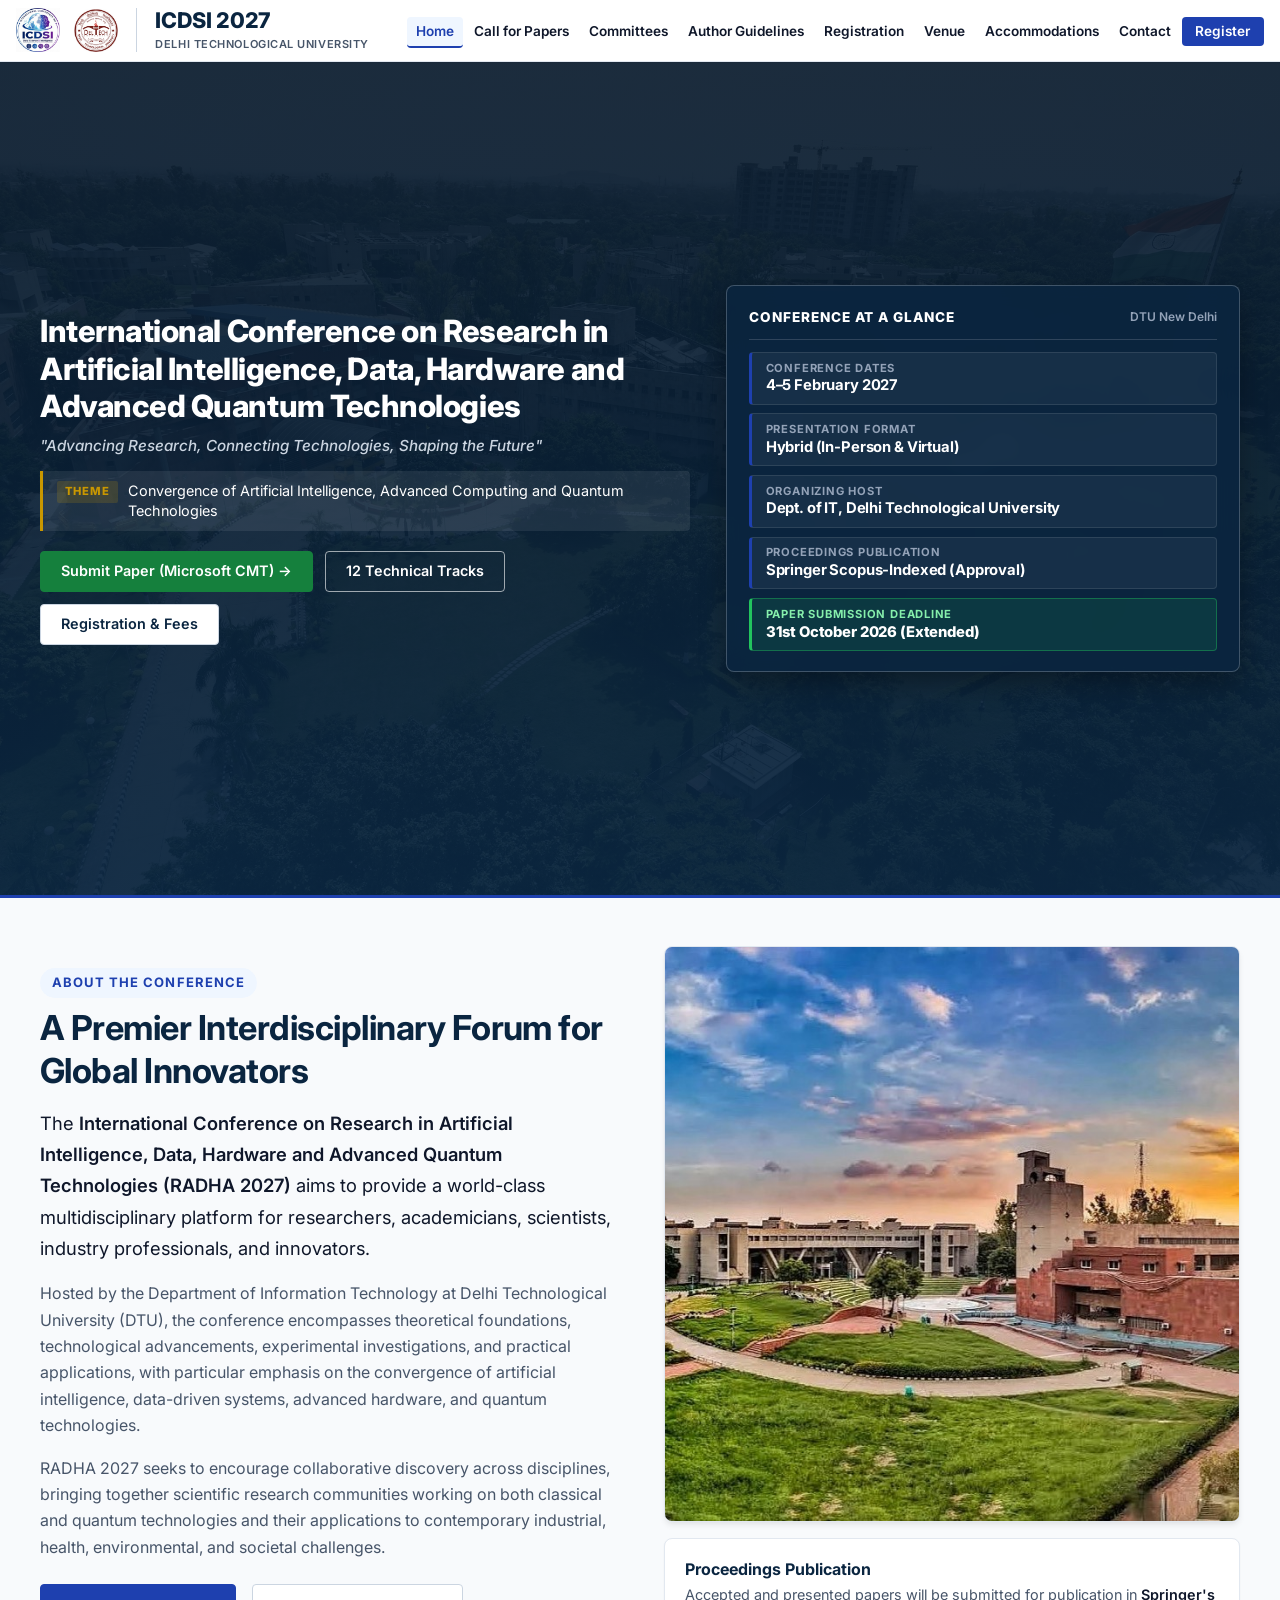
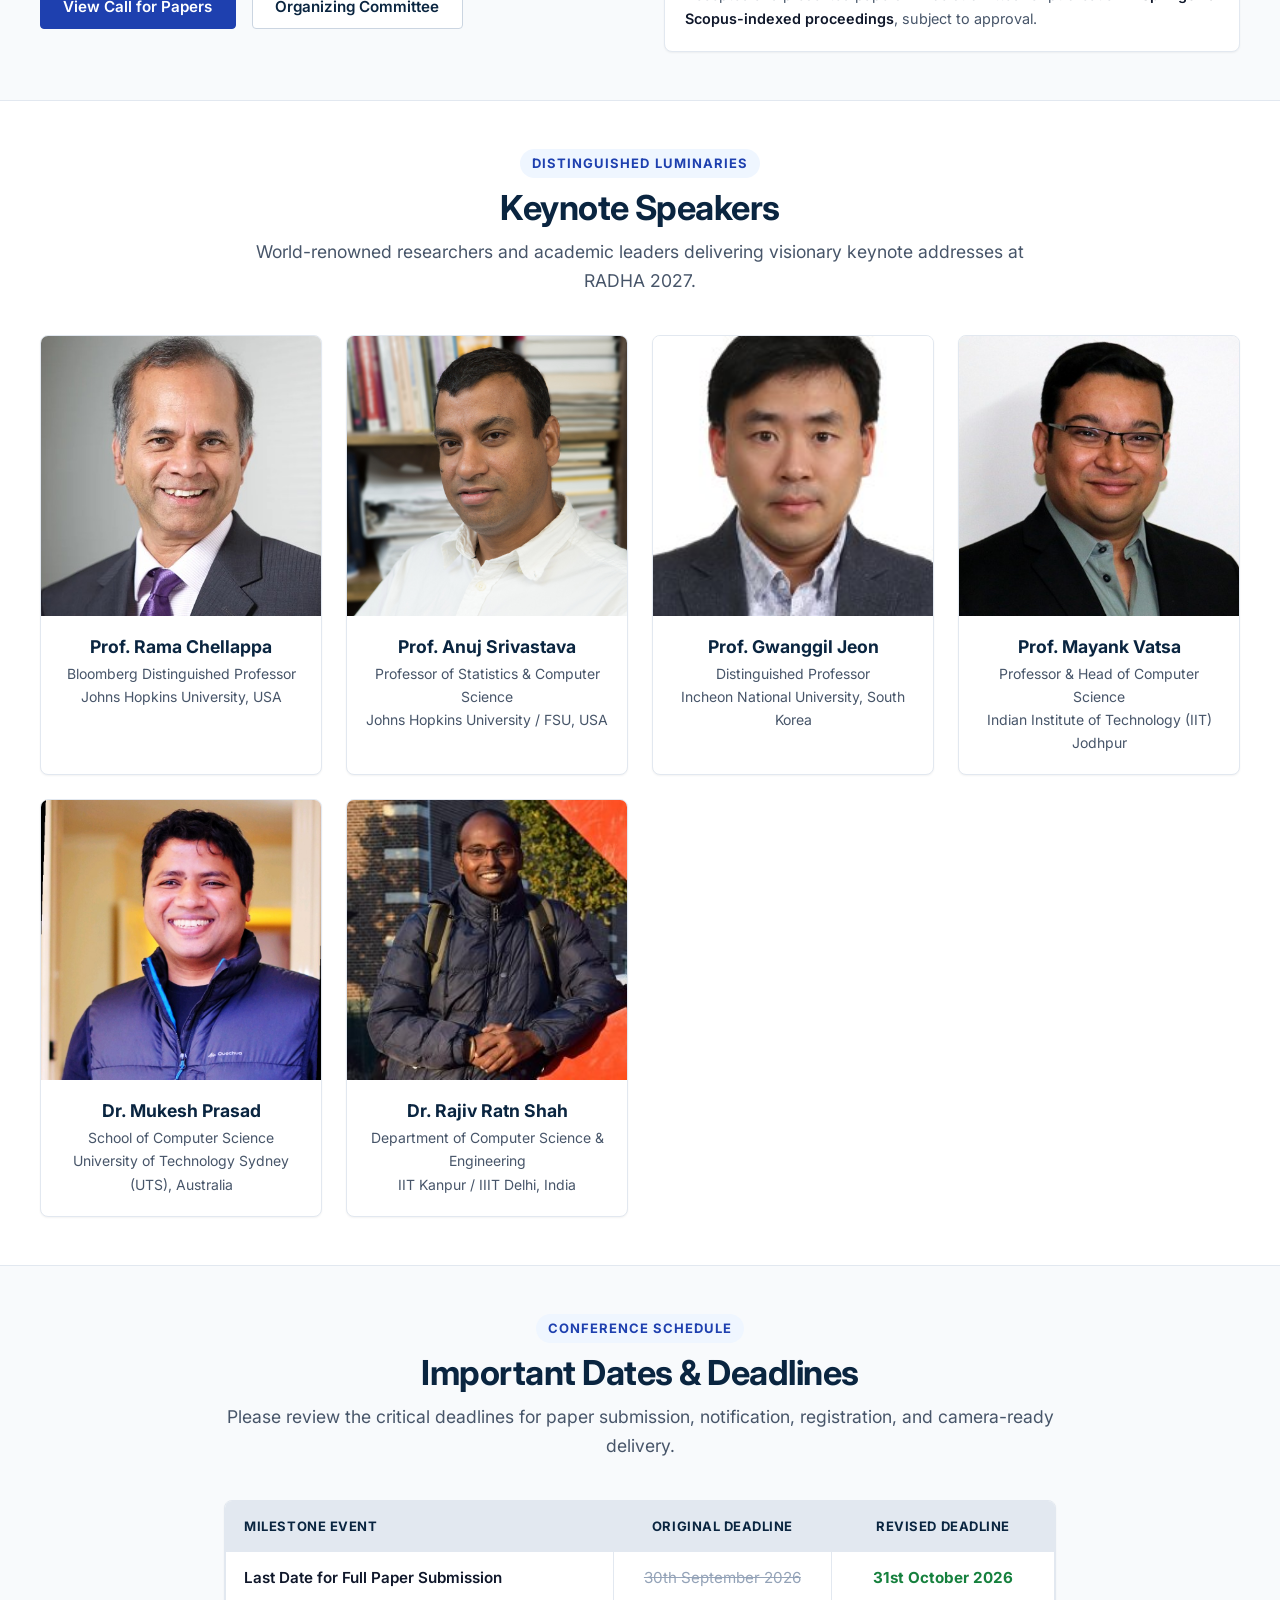
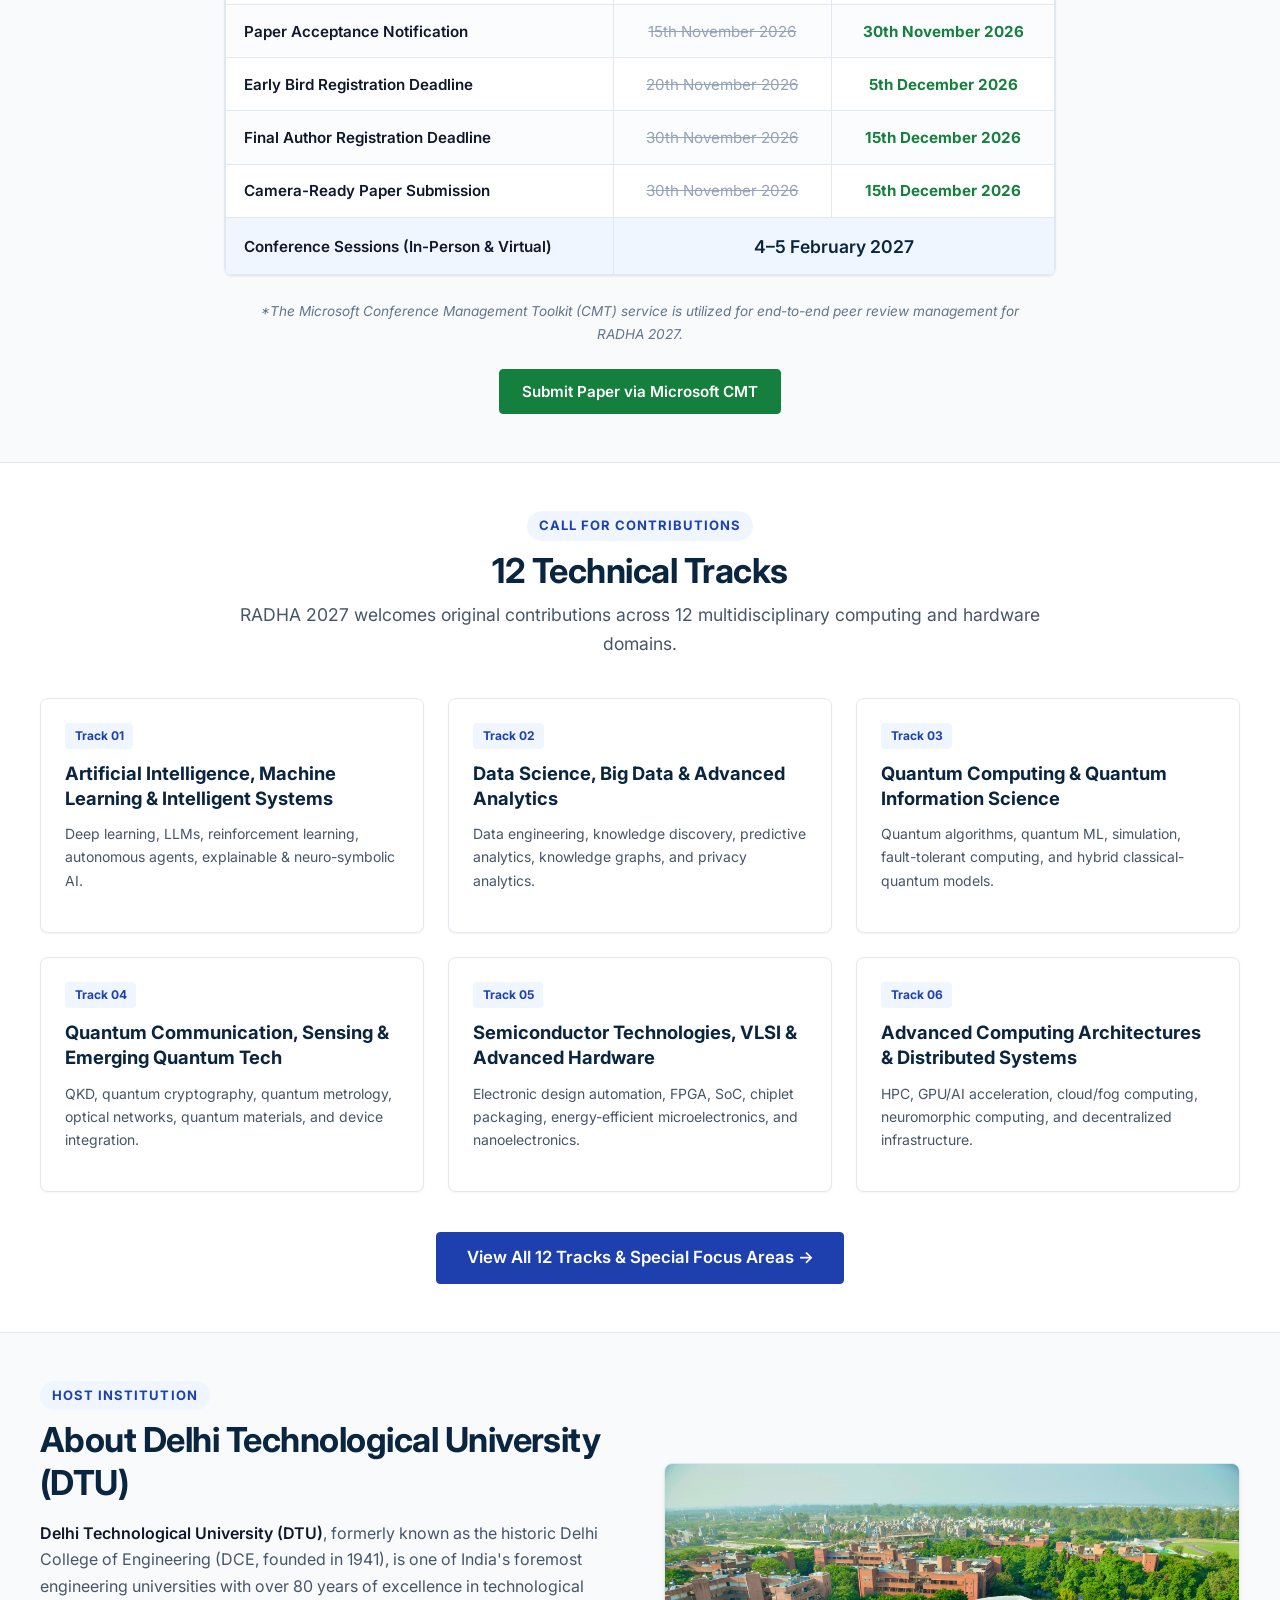
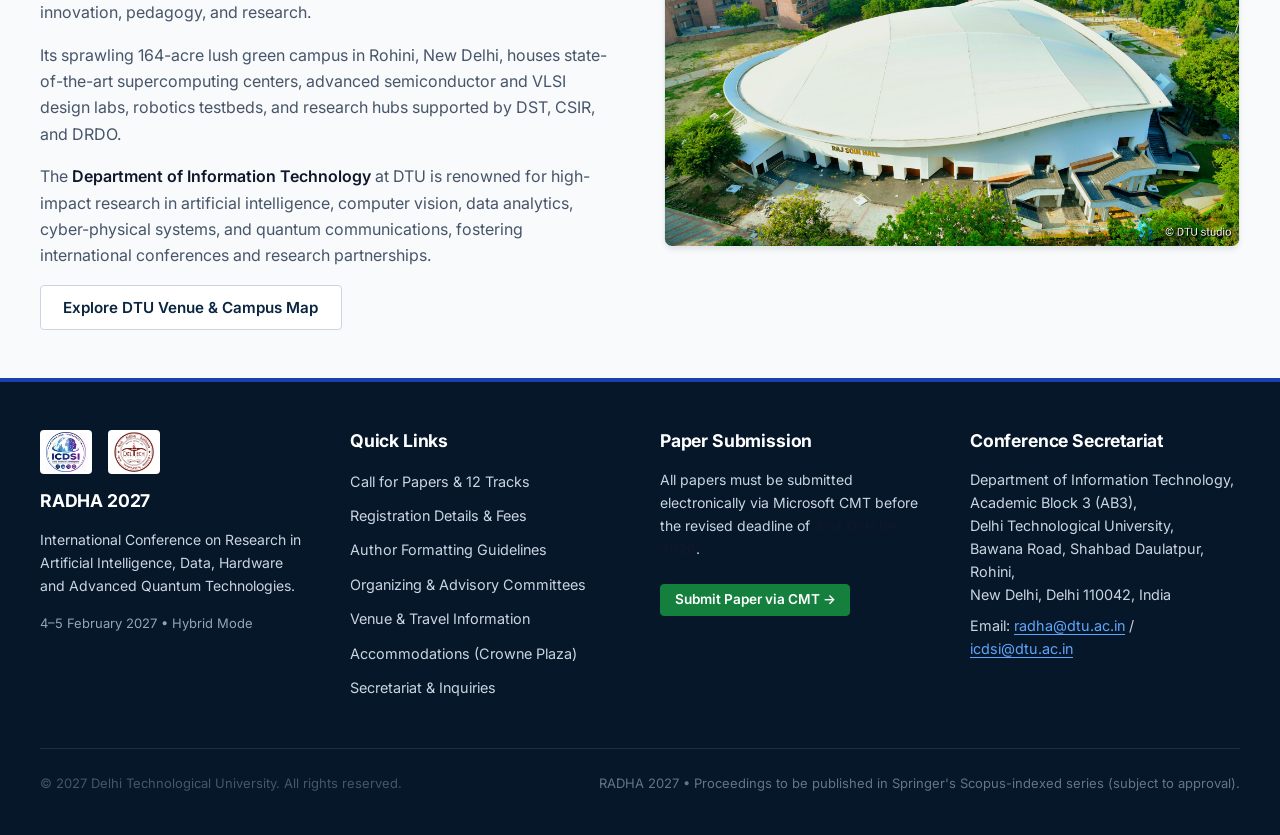
==== commit 4c731841: "Frontend Improvements and Consistency" ====
--- a/index.html
+++ b/index.html
@@ -1,33 +1,29 @@
 <!DOCTYPE html>
 <html lang="en">
+
 <head>
   <meta charset="UTF-8">
   <meta name="viewport" content="width=device-width, initial-scale=1.0">
   <title>RADHA 2027 — International Conference on Research in AI, Data, Hardware & Quantum Technologies</title>
-  <meta name="description" content="Official website of RADHA 2027: International Conference on Research in Artificial Intelligence, Data, Hardware and Advanced Quantum Technologies. 4-5 February 2027 at Delhi Technological University (DTU), New Delhi, India.">
-  <meta name="keywords" content="RADHA 2027, Delhi Technological University, DTU, Artificial Intelligence, Quantum Computing, Hardware, VLSI, Data Science, Springer Scopus Proceedings, Microsoft CMT">
-  
+  <meta name="description"
+    content="Official website of RADHA 2027: International Conference on Research in Artificial Intelligence, Data, Hardware and Advanced Quantum Technologies. 4-5 February 2027 at Delhi Technological University (DTU), New Delhi, India.">
+  <meta name="keywords"
+    content="RADHA 2027, Delhi Technological University, DTU, Artificial Intelligence, Quantum Computing, Hardware, VLSI, Data Science, Springer Scopus Proceedings, Microsoft CMT">
+
+  <!-- Google Fonts: Inter -->
+  <link rel="preconnect" href="https://fonts.googleapis.com">
+  <link rel="preconnect" href="https://fonts.gstatic.com" crossorigin>
+  <link href="https://fonts.googleapis.com/css2?family=Inter:wght@400;500;600;700;800;900&display=swap"
+    rel="stylesheet">
+
   <!-- CSS Stylesheet -->
   <link rel="stylesheet" href="css/styles.css">
   <link rel="icon" type="image/jpeg" href="assets/images/logo.jpg">
 </head>
+
 <body>
   <!-- Accessible Skip to Content Link -->
   <a href="#main-content" class="skip-link">Skip to main content</a>
-
-  <!-- Institutional Top Announcement Bar -->
-  <aside class="top-bar" aria-label="Announcement Bar">
-    <div class="container top-bar-inner">
-      <div class="top-bar-notice">
-        <span class="badge-pulse" aria-hidden="true"></span>
-        <span><strong>RADHA 2027 (Hybrid Mode)</strong> &bull; 4–5 February 2027 &bull; Delhi Technological University, New Delhi</span>
-      </div>
-      <div class="top-bar-links">
-        <a href="https://cmt3.research.microsoft.com/ICDSI2027" target="_blank" rel="noopener noreferrer">Submit via Microsoft CMT &rarr;</a>
-        <a href="contact.html">Secretariat Contact</a>
-      </div>
-    </div>
-  </aside>
 
   <!-- Main Site Header -->
   <header class="site-header">
@@ -38,14 +34,16 @@
           <img src="assets/images/dtulogo.jpg" alt="Delhi Technological University (DTU) Logo" class="brand-logo-img">
         </div>
         <div class="brand-text">
-          <span class="brand-title">RADHA 2027</span>
+          <span class="brand-title">ICDSI 2027</span>
           <span class="brand-subtitle">Delhi Technological University</span>
         </div>
       </a>
 
       <!-- Mobile Hamburger Button -->
-      <button class="mobile-nav-toggle" aria-expanded="false" aria-controls="primary-nav-menu" aria-label="Toggle navigation menu">
-        <svg width="24" height="24" viewBox="0 0 24 24" fill="none" stroke="currentColor" stroke-width="2" stroke-linecap="round" stroke-linejoin="round" aria-hidden="true">
+      <button class="mobile-nav-toggle" aria-expanded="false" aria-controls="primary-nav-menu"
+        aria-label="Toggle navigation menu">
+        <svg width="24" height="24" viewBox="0 0 24 24" fill="none" stroke="currentColor" stroke-width="2"
+          stroke-linecap="round" stroke-linejoin="round" aria-hidden="true">
           <line x1="3" y1="12" x2="21" y2="12"></line>
           <line x1="3" y1="6" x2="21" y2="6"></line>
           <line x1="3" y1="18" x2="21" y2="18"></line>
@@ -71,69 +69,102 @@
 
   <!-- Hero Section -->
   <section class="hero-section" aria-label="Conference Announcement Hero">
-    <div class="container hero-content">
-      <div class="hero-pill">
-        <span>Department of Information Technology, DTU Presents</span>
-      </div>
-      <h1 class="hero-title">International Conference on Research in Artificial Intelligence, Data, Hardware and Advanced Quantum Technologies</h1>
-      <p class="hero-tagline">"Advancing Research, Connecting Technologies, Shaping the Future"</p>
-
-      <div class="hero-theme-box">
-        <div class="hero-theme-label">Conference Theme</div>
-        <p class="hero-theme-text">Convergence of Artificial Intelligence, Advanced Computing and Quantum Technologies</p>
-      </div>
-
-      <div class="hero-meta-grid">
-        <div class="hero-meta-card">
-          <div class="hero-meta-card-label">Conference Dates</div>
-          <div class="hero-meta-card-value">4–5 February 2027</div>
-        </div>
-        <div class="hero-meta-card">
-          <div class="hero-meta-card-label">Presentation Mode</div>
-          <div class="hero-meta-card-value">Hybrid (In-Person & Virtual)</div>
-        </div>
-        <div class="hero-meta-card">
-          <div class="hero-meta-card-label">Organizing Host</div>
-          <div class="hero-meta-card-value">Delhi Technological University, Delhi</div>
-        </div>
-        <div class="hero-meta-card">
-          <div class="hero-meta-card-label">Proceedings Publication</div>
-          <div class="hero-meta-card-value">Springer Scopus-Indexed (Approval)</div>
-        </div>
-      </div>
-
-      <div class="hero-actions">
-        <a href="https://cmt3.research.microsoft.com/ICDSI2027" target="_blank" rel="noopener noreferrer" class="btn btn-success btn-lg">
-          Submit Your Paper (Microsoft CMT) &rarr;
-        </a>
-        <a href="call-for-papers.html" class="btn btn-outline-white btn-lg">
-          Explore 12 Technical Tracks
-        </a>
-        <a href="registration.html" class="btn btn-secondary btn-lg">
-          Registration Details &amp; Fees
-        </a>
+    <div class="container hero-layout-split">
+      <!-- Left Column: Title, Theme, Actions -->
+      <div class="hero-main-col">
+        <h1 class="hero-title">International Conference on Research in Artificial Intelligence, Data, Hardware and
+          Advanced Quantum Technologies</h1>
+        <p class="hero-tagline">"Advancing Research, Connecting Technologies, Shaping the Future"</p>
+
+        <div class="hero-theme-compact">
+          <span class="hero-theme-badge">Theme</span>
+          <span>Convergence of Artificial Intelligence, Advanced Computing and Quantum Technologies</span>
+        </div>
+
+        <div class="hero-actions">
+          <a href="https://cmt3.research.microsoft.com/ICDSI2027" target="_blank" rel="noopener noreferrer"
+            class="btn btn-success">
+            Submit Paper (Microsoft CMT) &rarr;
+          </a>
+          <a href="call-for-papers.html" class="btn btn-outline-white">
+            12 Technical Tracks
+          </a>
+          <a href="registration.html" class="btn btn-secondary">
+            Registration &amp; Fees
+          </a>
+        </div>
+      </div>
+
+      <!-- Right Column: Key Conference Details Card (Above-The-Fold) -->
+      <div class="hero-side-col">
+        <aside class="hero-quick-card" aria-label="Key Conference Information">
+          <div class="quick-card-header">
+            <span class="quick-card-title">Conference At a Glance</span>
+            <span class="quick-card-status"><span class="badge-pulse" aria-hidden="true"></span> DTU New Delhi</span>
+          </div>
+          <div class="quick-details-list">
+            <div class="quick-detail-item">
+              <div class="quick-detail-content">
+                <span class="quick-detail-label">Conference Dates</span>
+                <span class="quick-detail-value">4–5 February 2027</span>
+              </div>
+            </div>
+            <div class="quick-detail-item">
+              <div class="quick-detail-content">
+                <span class="quick-detail-label">Presentation Format</span>
+                <span class="quick-detail-value">Hybrid (In-Person &amp; Virtual)</span>
+              </div>
+            </div>
+            <div class="quick-detail-item">
+              <div class="quick-detail-content">
+                <span class="quick-detail-label">Organizing Host</span>
+                <span class="quick-detail-value">Dept. of IT, Delhi Technological University</span>
+              </div>
+            </div>
+            <div class="quick-detail-item">
+              <div class="quick-detail-content">
+                <span class="quick-detail-label">Proceedings Publication</span>
+                <span class="quick-detail-value">Springer Scopus-Indexed (Approval)</span>
+              </div>
+            </div>
+            <div class="quick-detail-item highlight-deadline">
+              <div class="quick-detail-content">
+                <span class="quick-detail-label">Paper Submission Deadline</span>
+                <span class="quick-detail-value deadline-text">31st October 2026 (Extended)</span>
+              </div>
+            </div>
+          </div>
+        </aside>
       </div>
     </div>
   </section>
 
   <!-- Main Content Landmark -->
   <main id="main-content">
-    
+
     <!-- About Section -->
     <section class="section" id="about">
       <div class="container">
-        <div style="display: grid; grid-template-columns: repeat(auto-fit, minmax(320px, 1fr)); gap: 3rem; align-items: center;">
+        <div
+          style="display: grid; grid-template-columns: repeat(auto-fit, minmax(320px, 1fr)); gap: 3rem; align-items: center;">
           <div>
             <span class="section-tag">About the Conference</span>
             <h2>A Premier Interdisciplinary Forum for Global Innovators</h2>
             <p class="lead">
-              The <strong>International Conference on Research in Artificial Intelligence, Data, Hardware and Advanced Quantum Technologies (RADHA 2027)</strong> aims to provide a world-class multidisciplinary platform for researchers, academicians, scientists, industry professionals, and innovators.
+              The <strong>International Conference on Research in Artificial Intelligence, Data, Hardware and Advanced
+                Quantum Technologies (RADHA 2027)</strong> aims to provide a world-class multidisciplinary platform for
+              researchers, academicians, scientists, industry professionals, and innovators.
             </p>
             <p>
-              Hosted by the Department of Information Technology at Delhi Technological University (DTU), the conference encompasses theoretical foundations, technological advancements, experimental investigations, and practical applications, with particular emphasis on the convergence of artificial intelligence, data-driven systems, advanced hardware, and quantum technologies.
+              Hosted by the Department of Information Technology at Delhi Technological University (DTU), the conference
+              encompasses theoretical foundations, technological advancements, experimental investigations, and
+              practical applications, with particular emphasis on the convergence of artificial intelligence,
+              data-driven systems, advanced hardware, and quantum technologies.
             </p>
             <p>
-              RADHA 2027 seeks to encourage collaborative discovery across disciplines, bringing together scientific research communities working on both classical and quantum technologies and their applications to contemporary industrial, health, environmental, and societal challenges.
+              RADHA 2027 seeks to encourage collaborative discovery across disciplines, bringing together scientific
+              research communities working on both classical and quantum technologies and their applications to
+              contemporary industrial, health, environmental, and societal challenges.
             </p>
             <div style="margin-top: 1.5rem; display: flex; gap: 1rem; flex-wrap: wrap;">
               <a href="call-for-papers.html" class="btn btn-primary">View Call for Papers</a>
@@ -141,13 +172,17 @@
             </div>
           </div>
           <div>
-            <div style="border-radius: var(--radius-md); overflow: hidden; box-shadow: var(--shadow-md); border: 1px solid var(--border-light);">
-              <img src="assets/images/img4.jpg" alt="DTU Academic Campus and Conference Venue" style="width: 100%; height: auto;">
-            </div>
-            <div style="background: var(--surface); border: 1px solid var(--border-light); border-radius: var(--radius-md); padding: 1.25rem; margin-top: 1rem; box-shadow: var(--shadow-sm);">
+            <div
+              style="border-radius: var(--radius-md); overflow: hidden; box-shadow: var(--shadow-md); border: 1px solid var(--border-light);">
+              <img src="assets/images/img4.jpg" alt="DTU Academic Campus and Conference Venue"
+                style="width: 100%; height: auto;">
+            </div>
+            <div
+              style="background: var(--surface); border: 1px solid var(--border-light); border-radius: var(--radius-md); padding: 1.25rem; margin-top: 1rem; box-shadow: var(--shadow-sm);">
               <h4 style="color: var(--primary); font-size: 1rem; margin-bottom: 0.25rem;">Proceedings Publication</h4>
               <p style="font-size: 0.9rem; margin-bottom: 0; color: var(--text-muted);">
-                Accepted and presented papers will be submitted for publication in <strong>Springer's Scopus-indexed proceedings</strong>, subject to approval.
+                Accepted and presented papers will be submitted for publication in <strong>Springer's Scopus-indexed
+                  proceedings</strong>, subject to approval.
               </p>
             </div>
           </div>
@@ -183,7 +218,8 @@
             </div>
             <div class="speaker-info">
               <h3 class="speaker-name">Prof. Anuj Srivastava</h3>
-              <p class="speaker-affiliation">Professor of Statistics &amp; Computer Science<br>Johns Hopkins University / FSU, USA</p>
+              <p class="speaker-affiliation">Professor of Statistics &amp; Computer Science<br>Johns Hopkins University
+                / FSU, USA</p>
             </div>
           </article>
 
@@ -205,7 +241,8 @@
             </div>
             <div class="speaker-info">
               <h3 class="speaker-name">Prof. Mayank Vatsa</h3>
-              <p class="speaker-affiliation">Professor &amp; Head of Computer Science<br>Indian Institute of Technology (IIT) Jodhpur</p>
+              <p class="speaker-affiliation">Professor &amp; Head of Computer Science<br>Indian Institute of Technology
+                (IIT) Jodhpur</p>
             </div>
           </article>
 
@@ -216,7 +253,8 @@
             </div>
             <div class="speaker-info">
               <h3 class="speaker-name">Dr. Mukesh Prasad</h3>
-              <p class="speaker-affiliation">School of Computer Science<br>University of Technology Sydney (UTS), Australia</p>
+              <p class="speaker-affiliation">School of Computer Science<br>University of Technology Sydney (UTS),
+                Australia</p>
             </div>
           </article>
 
@@ -227,7 +265,8 @@
             </div>
             <div class="speaker-info">
               <h3 class="speaker-name">Dr. Rajiv Ratn Shah</h3>
-              <p class="speaker-affiliation">Department of Computer Science &amp; Engineering<br>IIT Kanpur / IIIT Delhi, India</p>
+              <p class="speaker-affiliation">Department of Computer Science &amp; Engineering<br>IIT Kanpur / IIIT
+                Delhi, India</p>
             </div>
           </article>
         </div>
@@ -240,7 +279,8 @@
         <div class="section-header">
           <span class="section-tag">Conference Schedule</span>
           <h2>Important Dates &amp; Deadlines</h2>
-          <p>Please review the critical deadlines for paper submission, notification, registration, and camera-ready delivery.</p>
+          <p>Please review the critical deadlines for paper submission, notification, registration, and camera-ready
+            delivery.</p>
         </div>
 
         <div class="table-responsive-wrapper" style="max-width: 52rem; margin-left: auto; margin-right: auto;">
@@ -280,7 +320,8 @@
               </tr>
               <tr style="background-color: var(--accent-soft);">
                 <td><strong>Conference Sessions (In-Person &amp; Virtual)</strong></td>
-                <td colspan="2" class="text-center"><strong style="color: var(--primary); font-size: 1.1rem;">4–5 February 2027</strong></td>
+                <td colspan="2" class="text-center"><strong style="color: var(--primary); font-size: 1.1rem;">4–5
+                    February 2027</strong></td>
               </tr>
             </tbody>
           </table>
@@ -288,9 +329,11 @@
 
         <div style="text-align: center; margin-top: 1.5rem;">
           <p style="font-size: 0.85rem; color: var(--text-subtle); max-width: 48rem; margin: 0 auto 1.5rem auto;">
-            <em>*The Microsoft Conference Management Toolkit (CMT) service is utilized for end-to-end peer review management for RADHA 2027.</em>
+            <em>*The Microsoft Conference Management Toolkit (CMT) service is utilized for end-to-end peer review
+              management for RADHA 2027.</em>
           </p>
-          <a href="https://cmt3.research.microsoft.com/ICDSI2027" target="_blank" rel="noopener noreferrer" class="btn btn-success">
+          <a href="https://cmt3.research.microsoft.com/ICDSI2027" target="_blank" rel="noopener noreferrer"
+            class="btn btn-success">
             Submit Paper via Microsoft CMT
           </a>
         </div>
@@ -310,37 +353,43 @@
           <div class="track-card">
             <span class="track-number">Track 01</span>
             <h3>Artificial Intelligence, Machine Learning &amp; Intelligent Systems</h3>
-            <p style="font-size: 0.875rem;">Deep learning, LLMs, reinforcement learning, autonomous agents, explainable &amp; neuro-symbolic AI.</p>
+            <p style="font-size: 0.875rem;">Deep learning, LLMs, reinforcement learning, autonomous agents, explainable
+              &amp; neuro-symbolic AI.</p>
           </div>
 
           <div class="track-card">
             <span class="track-number">Track 02</span>
             <h3>Data Science, Big Data &amp; Advanced Analytics</h3>
-            <p style="font-size: 0.875rem;">Data engineering, knowledge discovery, predictive analytics, knowledge graphs, and privacy analytics.</p>
+            <p style="font-size: 0.875rem;">Data engineering, knowledge discovery, predictive analytics, knowledge
+              graphs, and privacy analytics.</p>
           </div>
 
           <div class="track-card">
             <span class="track-number">Track 03</span>
             <h3>Quantum Computing &amp; Quantum Information Science</h3>
-            <p style="font-size: 0.875rem;">Quantum algorithms, quantum ML, simulation, fault-tolerant computing, and hybrid classical-quantum models.</p>
+            <p style="font-size: 0.875rem;">Quantum algorithms, quantum ML, simulation, fault-tolerant computing, and
+              hybrid classical-quantum models.</p>
           </div>
 
           <div class="track-card">
             <span class="track-number">Track 04</span>
             <h3>Quantum Communication, Sensing &amp; Emerging Quantum Tech</h3>
-            <p style="font-size: 0.875rem;">QKD, quantum cryptography, quantum metrology, optical networks, quantum materials, and device integration.</p>
+            <p style="font-size: 0.875rem;">QKD, quantum cryptography, quantum metrology, optical networks, quantum
+              materials, and device integration.</p>
           </div>
 
           <div class="track-card">
             <span class="track-number">Track 05</span>
             <h3>Semiconductor Technologies, VLSI &amp; Advanced Hardware</h3>
-            <p style="font-size: 0.875rem;">Electronic design automation, FPGA, SoC, chiplet packaging, energy-efficient microelectronics, and nanoelectronics.</p>
+            <p style="font-size: 0.875rem;">Electronic design automation, FPGA, SoC, chiplet packaging, energy-efficient
+              microelectronics, and nanoelectronics.</p>
           </div>
 
           <div class="track-card">
             <span class="track-number">Track 06</span>
             <h3>Advanced Computing Architectures &amp; Distributed Systems</h3>
-            <p style="font-size: 0.875rem;">HPC, GPU/AI acceleration, cloud/fog computing, neuromorphic computing, and decentralized infrastructure.</p>
+            <p style="font-size: 0.875rem;">HPC, GPU/AI acceleration, cloud/fog computing, neuromorphic computing, and
+              decentralized infrastructure.</p>
           </div>
         </div>
 
@@ -355,24 +404,33 @@
     <!-- About University -->
     <section class="section" id="about-university">
       <div class="container">
-        <div style="display: grid; grid-template-columns: repeat(auto-fit, minmax(320px, 1fr)); gap: 3rem; align-items: center;">
+        <div
+          style="display: grid; grid-template-columns: repeat(auto-fit, minmax(320px, 1fr)); gap: 3rem; align-items: center;">
           <div>
             <span class="section-tag">Host Institution</span>
             <h2>About Delhi Technological University (DTU)</h2>
             <p>
-              <strong>Delhi Technological University (DTU)</strong>, formerly known as the historic Delhi College of Engineering (DCE, founded in 1941), is one of India's foremost engineering universities with over 80 years of excellence in technological innovation, pedagogy, and research.
+              <strong>Delhi Technological University (DTU)</strong>, formerly known as the historic Delhi College of
+              Engineering (DCE, founded in 1941), is one of India's foremost engineering universities with over 80 years
+              of excellence in technological innovation, pedagogy, and research.
             </p>
             <p>
-              Its sprawling 164-acre lush green campus in Rohini, New Delhi, houses state-of-the-art supercomputing centers, advanced semiconductor and VLSI design labs, robotics testbeds, and research hubs supported by DST, CSIR, and DRDO.
+              Its sprawling 164-acre lush green campus in Rohini, New Delhi, houses state-of-the-art supercomputing
+              centers, advanced semiconductor and VLSI design labs, robotics testbeds, and research hubs supported by
+              DST, CSIR, and DRDO.
             </p>
             <p>
-              The <strong>Department of Information Technology</strong> at DTU is renowned for high-impact research in artificial intelligence, computer vision, data analytics, cyber-physical systems, and quantum communications, fostering international conferences and research partnerships.
+              The <strong>Department of Information Technology</strong> at DTU is renowned for high-impact research in
+              artificial intelligence, computer vision, data analytics, cyber-physical systems, and quantum
+              communications, fostering international conferences and research partnerships.
             </p>
             <a href="venue.html" class="btn btn-secondary">Explore DTU Venue &amp; Campus Map</a>
           </div>
           <div>
-            <div style="border-radius: var(--radius-md); overflow: hidden; box-shadow: var(--shadow-md); border: 1px solid var(--border-light);">
-              <img src="assets/images/aboutuniversity.JPG" alt="DTU Campus Administrative Block and Heritage" style="width: 100%; height: auto;">
+            <div
+              style="border-radius: var(--radius-md); overflow: hidden; box-shadow: var(--shadow-md); border: 1px solid var(--border-light);">
+              <img src="assets/images/aboutuniversity.JPG" alt="DTU Campus Administrative Block and Heritage"
+                style="width: 100%; height: auto;">
             </div>
           </div>
         </div>
@@ -392,7 +450,8 @@
           </div>
           <h4>RADHA 2027</h4>
           <p style="font-size: 0.875rem; color: #cbd5e1;">
-            International Conference on Research in Artificial Intelligence, Data, Hardware and Advanced Quantum Technologies.
+            International Conference on Research in Artificial Intelligence, Data, Hardware and Advanced Quantum
+            Technologies.
           </p>
           <p style="font-size: 0.8125rem; color: #94a3b8;">
             4–5 February 2027 &bull; Hybrid Mode
@@ -415,9 +474,11 @@
         <div class="footer-col">
           <h4>Paper Submission</h4>
           <p style="font-size: 0.875rem; color: #cbd5e1;">
-            All papers must be submitted electronically via Microsoft CMT before the revised deadline of <strong>31st October 2026</strong>.
+            All papers must be submitted electronically via Microsoft CMT before the revised deadline of <strong>31st
+              October 2026</strong>.
           </p>
-          <a href="https://cmt3.research.microsoft.com/ICDSI2027" target="_blank" rel="noopener noreferrer" class="btn btn-sm btn-success" style="margin-top: 0.5rem;">
+          <a href="https://cmt3.research.microsoft.com/ICDSI2027" target="_blank" rel="noopener noreferrer"
+            class="btn btn-sm btn-success" style="margin-top: 0.5rem;">
             Submit Paper via CMT &rarr;
           </a>
         </div>
@@ -433,7 +494,8 @@
               New Delhi, Delhi 110042, India
             </p>
             <p style="color: #cbd5e1; margin-bottom: 0;">
-              Email: <a href="mailto:radha@dtu.ac.in" style="color: #60a5fa;">radha@dtu.ac.in</a> / <a href="mailto:icdsi@dtu.ac.in" style="color: #60a5fa;">icdsi@dtu.ac.in</a>
+              Email: <a href="mailto:radha@dtu.ac.in" style="color: #60a5fa;">radha@dtu.ac.in</a> / <a
+                href="mailto:icdsi@dtu.ac.in" style="color: #60a5fa;">icdsi@dtu.ac.in</a>
             </p>
           </div>
         </div>
@@ -441,7 +503,8 @@
 
       <div class="footer-bottom">
         <p>&copy; 2027 Delhi Technological University. All rights reserved.</p>
-        <p style="color: #64748b;">RADHA 2027 &bull; Proceedings to be published in Springer's Scopus-indexed series (subject to approval).</p>
+        <p style="color: #64748b;">RADHA 2027 &bull; Proceedings to be published in Springer's Scopus-indexed series
+          (subject to approval).</p>
       </div>
     </div>
   </footer>
@@ -449,4 +512,5 @@
   <!-- Scripts -->
   <script src="js/main.js"></script>
 </body>
-</html>
+
+</html>
--- a/css/styles.css
+++ b/css/styles.css
@@ -4,6 +4,8 @@
    Hardware and Advanced Quantum Technologies
    Department of Information Technology, Delhi Technological University (DTU)
    ========================================================================== */
+
+@import url('https://fonts.googleapis.com/css2?family=Inter:wght@400;500;600;700;800;900&display=swap');
 
 /* --------------------------------------------------------------------------
    1. Design Tokens & CSS Custom Properties
@@ -262,79 +264,55 @@
 }
 
 .top-bar {
-  background-color: var(--primary-dark);
-  color: #cbd5e1;
-  font-size: 0.8125rem;
-  padding: 0.4rem 0;
-  border-bottom: 1px solid rgba(255, 255, 255, 0.1);
+  display: none !important;
 }
 
 .top-bar-inner {
-  display: flex;
+  display: none !important;
+}
+
+.header-main {
+  display: flex;
+  align-items: center;
   justify-content: space-between;
-  align-items: center;
-  flex-wrap: wrap;
-  gap: var(--space-2);
-}
-
-.top-bar-notice {
-  display: flex;
-  align-items: center;
-  gap: 0.5rem;
-}
-
-.badge-pulse {
-  display: inline-block;
-  width: 8px;
-  height: 8px;
-  background-color: #22c55e;
-  border-radius: 50%;
-  box-shadow: 0 0 0 2px rgba(34, 197, 94, 0.4);
-}
-
-.top-bar-links a {
-  color: #e2e8f0;
+  gap: 1rem;
+  padding: 0.5rem 0;
+}
+
+.brand-wrapper {
+  display: flex;
+  align-items: center;
   text-decoration: none;
-  margin-left: 1rem;
-}
-
-.top-bar-links a:hover {
-  color: #ffffff;
-  text-decoration: underline;
-}
-
-.header-main {
-  display: flex;
-  align-items: center;
-  justify-content: space-between;
-  padding: 0.75rem 0;
-}
-
-.brand-wrapper {
-  display: flex;
-  align-items: center;
-  text-decoration: none;
-  gap: 0.75rem;
+  gap: 1.15rem;
+  flex-shrink: 0;
 }
 
 .brand-logos {
   display: flex;
   align-items: center;
-  gap: 0.6rem;
+  gap: 0.85rem;
+  padding-right: 1.15rem;
+  border-right: 1.5px solid var(--border-medium);
+  flex-shrink: 0;
 }
 
 .brand-logo-img {
-  height: 48px;
-  width: auto;
+  height: 44px;
+  width: 44px;
   object-fit: contain;
+  flex-shrink: 0;
+  display: block;
 }
 
 .brand-text {
   display: flex;
   flex-direction: column;
+  justify-content: center;
+  flex-shrink: 0;
 }
 
 .brand-title {
+  font-family: var(--font-sans);
   font-size: 1.35rem;
   font-weight: 800;
   color: var(--primary);
@@ -343,27 +321,32 @@
 }
 
 .brand-subtitle {
-  font-size: 0.75rem;
+  font-family: var(--font-sans);
+  font-size: 0.6875rem;
   font-weight: 600;
   color: var(--text-muted);
   text-transform: uppercase;
   letter-spacing: 0.05em;
+  white-space: nowrap;
+  margin-top: 2px;
 }
 
 /* Nav Menu */
 .nav-menu {
   display: flex;
   align-items: center;
-  gap: 0.25rem;
+  gap: 0.15rem;
   list-style: none;
+  flex-shrink: 1;
 }
 
 .nav-link {
+  font-family: var(--font-sans);
   color: var(--text-main);
   text-decoration: none;
-  font-size: 0.925rem;
+  font-size: 0.85rem;
   font-weight: 600;
-  padding: 0.5rem 0.75rem;
+  padding: 0.4rem 0.55rem;
   border-radius: var(--radius-sm);
   transition: all var(--transition-fast);
   white-space: nowrap;
@@ -383,10 +366,12 @@
 .nav-cta {
   background-color: var(--accent);
   color: #ffffff !important;
-  padding: 0.5rem 1rem;
+  padding: 0.4rem 0.85rem;
   border-radius: var(--radius-sm);
   font-weight: 600;
   text-decoration: none;
+  font-size: 0.85rem;
+  white-space: nowrap;
 }
 
 .nav-cta:hover {
@@ -403,9 +388,10 @@
   border-radius: var(--radius-sm);
   cursor: pointer;
   color: var(--primary);
-}
-
-@media (max-width: 1024px) {
+  flex-shrink: 0;
+}
+
+@media (max-width: 1140px) {
   .mobile-nav-toggle {
     display: block;
   }
@@ -434,19 +420,45 @@
   }
 }
 
+@media (max-width: 480px) {
+  .brand-logo-img {
+    height: 36px;
+    width: 36px;
+  }
+
+  .brand-logos {
+    gap: 0.5rem;
+    padding-right: 0.65rem;
+  }
+
+  .brand-wrapper {
+    gap: 0.65rem;
+  }
+
+  .brand-title {
+    font-size: 1.15rem;
+  }
+
+  .brand-subtitle {
+    font-size: 0.58rem;
+  }
+}
+
 /* --------------------------------------------------------------------------
    6. Page Heading Bar (Consistent Academic Banner)
    -------------------------------------------------------------------------- */
 .page-title-banner {
   background: linear-gradient(135deg, var(--primary) 0%, var(--primary-light) 100%);
   color: #ffffff;
-  padding: var(--space-8) 0;
+  padding: 1.75rem 0;
   border-bottom: 3px solid var(--accent-gold);
 }
 
 .page-title-banner h1 {
-  color: #ffffff;
-  margin-bottom: var(--space-2);
+  font-family: var(--font-sans);
+  color: #ffffff;
+  font-size: clamp(1.6rem, 3vw, 2.15rem);
+  margin-bottom: 0.25rem;
 }
 
 .page-title-banner .breadcrumb {
@@ -455,6 +467,7 @@
   gap: 0.5rem;
   font-size: 0.875rem;
   color: #cbd5e1;
+  margin-bottom: 0.25rem;
 }
 
 .page-title-banner .breadcrumb a {
@@ -467,112 +480,201 @@
 }
 
 /* --------------------------------------------------------------------------
-   7. Hero Section (Home)
+   7. Hero Section (Home) — Full-Viewport Academic Split Layout
    -------------------------------------------------------------------------- */
 .hero-section {
   position: relative;
   background-color: var(--primary-dark);
   color: #ffffff;
-  padding: 4rem 0 3.5rem 0;
+  min-height: calc(100vh - 64px);
+  display: flex;
+  align-items: center;
+  justify-content: center;
+  padding: 2.25rem 0;
   background-image: 
-    linear-gradient(rgba(6, 23, 41, 0.88), rgba(10, 37, 64, 0.92)),
+    linear-gradient(rgba(6, 23, 41, 0.90), rgba(10, 37, 64, 0.94)),
     url('../assets/images/img1.jpg');
   background-size: cover;
   background-position: center;
-  border-bottom: 4px solid var(--accent);
-}
-
-.hero-content {
-  max-width: 58rem;
-}
-
-.hero-pill {
-  display: inline-flex;
-  align-items: center;
-  gap: 0.5rem;
-  background: rgba(255, 255, 255, 0.12);
-  border: 1px solid rgba(255, 255, 255, 0.25);
-  padding: 0.35rem 0.85rem;
-  border-radius: 9999px;
-  font-size: 0.85rem;
-  font-weight: 600;
-  color: #e2e8f0;
-  margin-bottom: var(--space-4);
+  border-bottom: 3px solid var(--accent);
+}
+
+.hero-layout-split {
+  display: grid;
+  grid-template-columns: 1fr;
+  gap: 1.75rem;
+  align-items: center;
+  width: 100%;
+}
+
+@media (min-width: 992px) {
+  .hero-layout-split {
+    grid-template-columns: 1.2fr 0.95fr;
+    gap: 2.25rem;
+  }
 }
 
 .hero-title {
-  color: #ffffff;
-  font-size: clamp(2rem, 4.5vw, 3.25rem);
+  font-family: var(--font-sans);
+  color: #ffffff;
+  font-size: clamp(1.4rem, 2.4vw, 2.1rem);
   font-weight: 800;
-  line-height: 1.15;
-  margin-bottom: var(--space-3);
-  letter-spacing: -0.02em;
+  line-height: 1.22;
+  margin-bottom: 0.5rem;
+  letter-spacing: -0.015em;
 }
 
 .hero-tagline {
-  font-size: 1.25rem;
+  font-family: var(--font-sans);
+  font-size: 0.95rem;
   font-weight: 500;
   color: #cbd5e1;
-  margin-bottom: var(--space-4);
+  margin-bottom: 0.85rem;
   font-style: italic;
 }
 
-.hero-theme-box {
+.hero-theme-compact {
+  display: flex;
+  align-items: flex-start;
+  gap: 0.6rem;
   background: rgba(255, 255, 255, 0.08);
-  border-left: 4px solid var(--accent-gold);
-  padding: 1rem 1.25rem;
+  border-left: 3px solid var(--accent-gold);
+  padding: 0.6rem 0.85rem;
   border-radius: 0 var(--radius-sm) var(--radius-sm) 0;
-  margin-bottom: var(--space-6);
-}
-
-.hero-theme-label {
+  margin-bottom: 1.25rem;
+  font-family: var(--font-sans);
+  font-size: 0.9rem;
+  color: #ffffff;
+  line-height: 1.4;
+}
+
+.hero-theme-badge {
+  font-family: var(--font-sans);
+  font-size: 0.7rem;
+  font-weight: 800;
+  text-transform: uppercase;
+  color: var(--accent-gold);
+  letter-spacing: 0.08em;
+  background: rgba(201, 151, 0, 0.18);
+  padding: 0.2rem 0.5rem;
+  border-radius: 2px;
+  white-space: nowrap;
+}
+
+.hero-actions {
+  display: flex;
+  flex-wrap: wrap;
+  gap: 0.75rem;
+}
+
+.hero-actions .btn {
+  font-family: var(--font-sans);
+  padding: 0.65rem 1.25rem;
+  font-size: 0.9rem;
+}
+
+/* Right Card: Key Conference Information Card */
+.hero-quick-card {
+  background: rgba(10, 37, 64, 0.9);
+  border: 1px solid rgba(255, 255, 255, 0.22);
+  backdrop-filter: blur(10px);
+  -webkit-backdrop-filter: blur(10px);
+  border-radius: var(--radius-md);
+  padding: 1.25rem 1.4rem;
+  box-shadow: 0 12px 30px -5px rgba(0, 0, 0, 0.4);
+}
+
+.quick-card-header {
+  display: flex;
+  justify-content: space-between;
+  align-items: center;
+  padding-bottom: 0.65rem;
+  border-bottom: 1px solid rgba(255, 255, 255, 0.15);
+  margin-bottom: 0.75rem;
+}
+
+.quick-card-title {
+  font-family: var(--font-sans);
+  font-size: 0.85rem;
+  font-weight: 800;
+  text-transform: uppercase;
+  letter-spacing: 0.07em;
+  color: #ffffff;
+}
+
+.quick-card-status {
+  font-family: var(--font-sans);
   font-size: 0.75rem;
+  font-weight: 600;
+  color: #94a3b8;
+  display: flex;
+  align-items: center;
+  gap: 0.35rem;
+}
+
+.quick-details-list {
+  display: flex;
+  flex-direction: column;
+  gap: 0.55rem;
+}
+
+.quick-detail-item {
+  display: flex;
+  align-items: center;
+  padding: 0.55rem 0.85rem;
+  border-radius: var(--radius-sm);
+  background: rgba(255, 255, 255, 0.05);
+  border: 1px solid rgba(255, 255, 255, 0.1);
+  border-left: 3.5px solid var(--accent);
+  transition: all var(--transition-fast);
+  font-family: var(--font-sans);
+}
+
+.quick-detail-item:hover {
+  background: rgba(255, 255, 255, 0.09);
+  border-color: rgba(255, 255, 255, 0.22);
+  transform: translateX(3px);
+}
+
+.quick-detail-content {
+  display: flex;
+  flex-direction: column;
+  gap: 0.15rem;
+  width: 100%;
+}
+
+.quick-detail-label {
+  font-family: var(--font-sans);
+  font-size: 0.7rem;
+  font-weight: 700;
   text-transform: uppercase;
-  letter-spacing: 0.08em;
-  color: var(--accent-gold);
+  letter-spacing: 0.07em;
+  color: #94a3b8;
+  line-height: 1.1;
+}
+
+.quick-detail-value {
+  font-family: var(--font-sans);
+  font-size: 0.925rem;
   font-weight: 700;
-  margin-bottom: 0.25rem;
-}
-
-.hero-theme-text {
-  font-size: 1.15rem;
-  font-weight: 600;
-  color: #ffffff;
-  margin-bottom: 0;
-}
-
-.hero-meta-grid {
-  display: grid;
-  grid-template-columns: repeat(auto-fit, minmax(220px, 1fr));
-  gap: 1rem;
-  margin-bottom: var(--space-8);
-}
-
-.hero-meta-card {
-  background: rgba(255, 255, 255, 0.07);
-  border: 1px solid rgba(255, 255, 255, 0.15);
-  border-radius: var(--radius-md);
-  padding: 0.85rem 1rem;
-}
-
-.hero-meta-card-label {
-  font-size: 0.75rem;
-  text-transform: uppercase;
-  color: #94a3b8;
-  font-weight: 600;
-  margin-bottom: 0.25rem;
-}
-
-.hero-meta-card-value {
-  font-size: 1rem;
-  font-weight: 700;
-  color: #ffffff;
-}
-
-.hero-actions {
-  display: flex;
-  flex-wrap: wrap;
-  gap: 1rem;
+  color: #ffffff;
+  line-height: 1.25;
+  letter-spacing: -0.01em;
+}
+
+.quick-detail-item.highlight-deadline {
+  background: rgba(34, 197, 94, 0.12);
+  border-color: rgba(34, 197, 94, 0.4);
+  border-left: 3.5px solid #22c55e;
+}
+
+.quick-detail-item.highlight-deadline .quick-detail-label {
+  color: #86efac;
+}
+
+.quick-detail-item.highlight-deadline .deadline-text {
+  color: #ffffff;
+  font-weight: 800;
 }
 
 /* --------------------------------------------------------------------------
